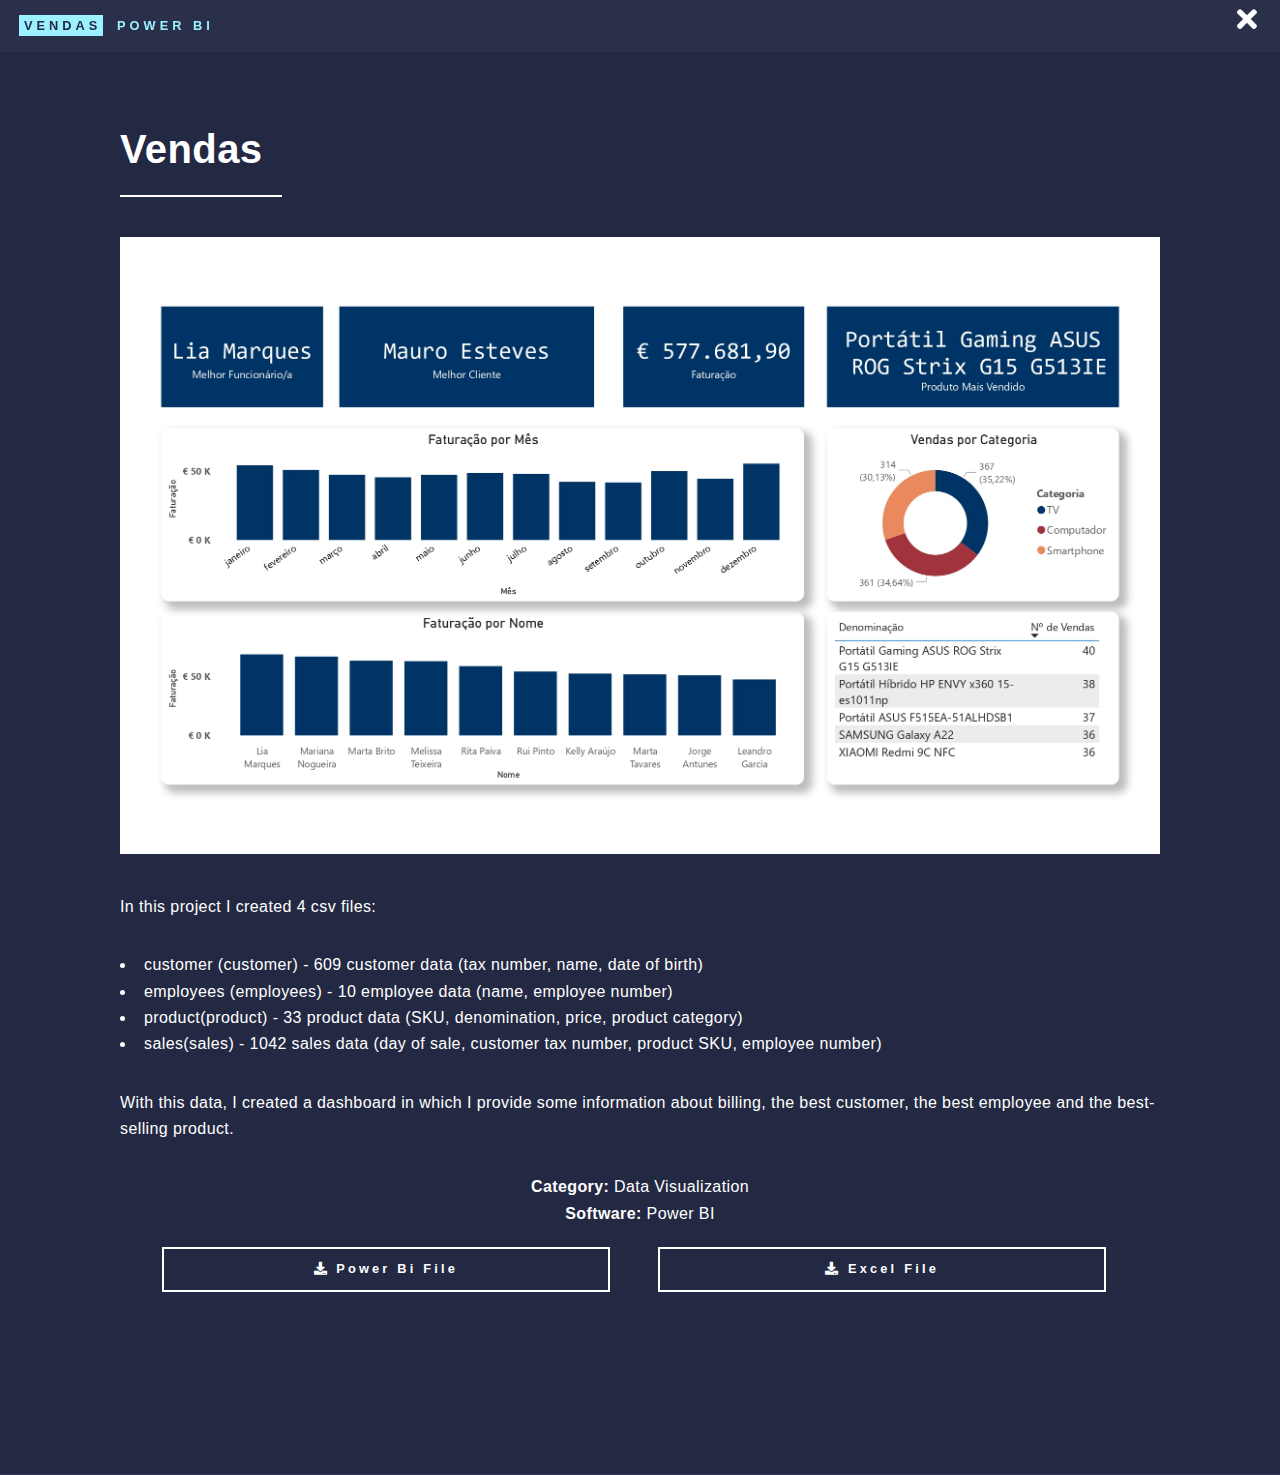
==== sales.html @ 68106b56 "basic" ====
<!DOCTYPE html>
<html lang="en">

<head>
    <meta charset="utf-8">
    <meta name="viewport" content="width=device-width, initial-scale=1.0, shrink-to-fit=no">
    <title>Tiago Martins - Data Analyst / Business Intelligence</title>
    <link rel="stylesheet" href="assets/bootstrap/css/bootstrap.min.css">
    <link rel="stylesheet" href="assets/css/Font%20Awesome%205%20Brands.css">
    <link rel="stylesheet" href="assets/css/Font%20Awesome%205%20Free.css">
    <link rel="stylesheet" href="assets/fonts/font-awesome.min.css">
    <link rel="stylesheet" href="assets/css/fontawesome-all.min.css">
    <link rel="stylesheet" href="assets/css/Footer-Basic.css">
    <link rel="stylesheet" href="assets/css/main.css">
    <link rel="stylesheet" href="assets/css/noscript.css">
    <link rel="stylesheet" href="assets/css/styles.css">
</head>

<body class="is-preload">
    <div id="wrapper">
        <header id="header"><a class="logo" href="index.html"><strong>vendas</strong><span style="margin-left: 10px;">power Bi</span></a>
            <nav><a class="d-xxl-flex align-items-xxl-center" href="index.html"><i class="fa fa-close" style="font-size: 28.9333px;margin-top: 5px;"></i></a></nav>
        </header>
        <div id="main" class="alt">
            <section id="one" style="padding-bottom: 150px;">
                <div class="inner">
                    <header class="major">
                        <h1>Vendas</h1>
                    </header><span class="image main"><img src="assets/img/portfolio/sales_portfolio.jpg"></span>
                    <p>In this project I created 4 csv files:<br></p>
                    <ul>
                        <li>customer (customer) - 609 customer data (tax number, name, date of birth)</li>
                        <li>employees (employees) - 10 employee data (name, employee number)</li>
                        <li>product(product) - 33 product data (SKU, denomination, price, product category)</li>
                        <li>sales(sales) - 1042 sales data (day of sale, customer tax number, product SKU, employee number)</li>
                    </ul>
                    <p>With this data, I created a dashboard in which I provide some information about billing, the best customer, the best employee and the best-selling product.<br></p>
                    <p class="text-center" style="margin-bottom: 0;"><strong>Category: </strong>Data Visualization<br></p>
                    <p class="text-center" style="margin-bottom: 0;"><strong>Software:</strong> Power BI<br></p>
                    <div class="row gap-md-2 gap-lg-5 justify-content-center">
                        <div class="col-md-12 col-lg-5 col-xxl-3 offset-0 d-xxl-flex justify-content-xxl-center" style="padding-left: 0px;margin-top: 20px;"><a class="text-capitalize button icon solid fa-download" href="https://drive.google.com/file/d/1gdM3O7uF2nw0OR7_uDxYNdx2dDQIe1oS/view?usp=sharing" style="width: 100%;">power bi file</a></div>
                        <div class="col-md-12 col-lg-5 col-xxl-3 d-xxl-flex justify-content-xxl-center" style="padding-left: 0px;margin-top: 20px;"><a class="text-capitalize button icon solid fa-download" href="https://drive.google.com/file/d/1bOAGUC3KyWT57wyuyn7dYliThKyMiSdW/view?usp=sharing" style="width: 100%;">excel file</a></div>
                    </div>
                </div>
            </section>
        </div>
    </div>
    <script src="assets/bootstrap/js/bootstrap.min.js"></script>
    <script src="assets/js/breakpoints.min.js"></script>
    <script src="assets/js/browser.min.js"></script>
    <script src="assets/js/jquery.min.js"></script>
    <script src="assets/js/jquery.scrollex.min.js"></script>
    <script src="assets/js/jquery.scrolly.min.js"></script>
    <script src="assets/js/main.js"></script>
    <script src="assets/js/util.js"></script>
</body>

</html>
---- assets/css/Footer-Basic.css ----
.footer-basic {
  padding: 40px 0;
  background-color: #ffffff;
  color: #4b4c4d;
}

.footer-basic ul {
  padding: 0;
  list-style: none;
  text-align: center;
  font-size: 18px;
  line-height: 1.6;
  margin-bottom: 0;
}

.footer-basic li {
  padding: 0 10px;
}

.footer-basic ul a {
  color: inherit;
  text-decoration: none;
  opacity: 0.8;
}

.footer-basic ul a:hover {
  opacity: 1;
}

.footer-basic .social {
  text-align: center;
  padding-bottom: 25px;
}

.footer-basic .social > a {
  font-size: 24px;
  width: 40px;
  height: 40px;
  line-height: 40px;
  display: inline-block;
  text-align: center;
  border-radius: 50%;
  border: 1px solid #ccc;
  margin: 0 8px;
  color: inherit;
  opacity: 0.75;
}

.footer-basic .social > a:hover {
  opacity: 0.9;
}

.footer-basic .copyright {
  margin-top: 15px;
  text-align: center;
  font-size: 13px;
  color: #aaa;
  margin-bottom: 0;
}
---- assets/css/main.css ----
/* Forty by HTML5 UP
	html5up.net | @ajlkn
	Free for personal and commercial use under the CCA 3.0 license (html5up.net/license) */

html, body, div, span, applet, object, iframe, h1, h2, h3, h4, h5, h6, p, blockquote, pre, a, abbr, acronym, address, big, cite, code, del, dfn, em, img, ins, kbd, q, s, samp, small, strike, strong, sub, sup, tt, var, b, u, i, center, dl, dt, dd, ol, ul, li, fieldset, form, label, legend, table, caption, tbody, tfoot, thead, tr, th, td, article, aside, canvas, details, embed, figure, figcaption, footer, header, hgroup, menu, nav, output, ruby, section, summary, time, mark, audio, video {
  margin: 0;
  padding: 0;
  border: 0;
  font-size: 100%;
  font: inherit;
  vertical-align: baseline;
}

article, aside, details, figcaption, figure, footer, header, hgroup, menu, nav, section {
  display: block;
}

body {
  line-height: 1;
}

ol, ul {
  list-style: none;
}

blockquote, q {
  quotes: none;
}

blockquote:before, blockquote:after, q:before, q:after {
  content: '';
  content: none;
}

table {
  border-collapse: collapse;
  border-spacing: 0;
}

body {
  -webkit-text-size-adjust: none;
}

mark {
  background-color: transparent;
  color: inherit;
}

input::-moz-focus-inner {
  border: 0;
  padding: 0;
}

input, select, textarea {
  -moz-appearance: none;
  -webkit-appearance: none;
  -ms-appearance: none;
  appearance: none;
}

/* Basic */

@-ms-viewport {
  width: device-width;
}

body {
  -ms-overflow-style: scrollbar;
}

@media screen and (max-width: 480px) {
  html, body {
    min-width: 320px;
  }
}

html {
  box-sizing: border-box;
}

*, *:before, *:after {
  box-sizing: inherit;
}

body {
  background: #242943;
}

body.is-preload *, body.is-preload *:before, body.is-preload *:after {
  -moz-animation: none !important;
  -webkit-animation: none !important;
  -ms-animation: none !important;
  animation: none !important;
  -moz-transition: none !important;
  -webkit-transition: none !important;
  -ms-transition: none !important;
  transition: none !important;
}

/* Type */

body, input, select, textarea {
  color: #ffffff;
  font-family: "Source Sans Pro", Helvetica, sans-serif;
  font-size: 17pt;
  font-weight: 300;
  letter-spacing: 0.025em;
  line-height: 1.65;
}

@media screen and (max-width: 1680px) {
  body, input, select, textarea {
    font-size: 14pt;
  }
}

@media screen and (max-width: 1280px) {
  body, input, select, textarea {
    font-size: 12pt;
  }
}

@media screen and (max-width: 360px) {
  body, input, select, textarea {
    font-size: 11pt;
  }
}

a {
  -moz-transition: color 0.2s ease-in-out, border-bottom-color 0.2s ease-in-out;
  -webkit-transition: color 0.2s ease-in-out, border-bottom-color 0.2s ease-in-out;
  -ms-transition: color 0.2s ease-in-out, border-bottom-color 0.2s ease-in-out;
  transition: color 0.2s ease-in-out, border-bottom-color 0.2s ease-in-out;
  border-bottom: dotted 1px;
  color: inherit;
  text-decoration: none;
}

a:hover {
  border-bottom-color: transparent;
  color: #9bf1ff !important;
}

a:active {
  color: #53e3fb !important;
}

strong, b {
  color: #ffffff;
  font-weight: 600;
}

em, i {
  font-style: italic;
}

p {
  margin: 0 0 2em 0;
}

h1, h2, h3, h4, h5, h6 {
  color: #ffffff;
  font-weight: 600;
  line-height: 1.65;
  margin: 0 0 1em 0;
}

h1 a, h2 a, h3 a, h4 a, h5 a, h6 a {
  color: inherit;
  border-bottom: 0;
}

h1 {
  font-size: 2.5em;
}

h2 {
  font-size: 1.75em;
}

h3 {
  font-size: 1.35em;
}

h4 {
  font-size: 1.1em;
}

h5 {
  font-size: 0.9em;
}

h6 {
  font-size: 0.7em;
}

@media screen and (max-width: 736px) {
  h1 {
    font-size: 2em;
  }
}

@media screen and (max-width: 736px) {
  h2 {
    font-size: 1.5em;
  }
}

@media screen and (max-width: 736px) {
  h3 {
    font-size: 1.25em;
  }
}

sub {
  font-size: 0.8em;
  position: relative;
  top: 0.5em;
}

sup {
  font-size: 0.8em;
  position: relative;
  top: -0.5em;
}

blockquote {
  border-left: solid 4px rgba(212, 212, 255, 0.1);
  font-style: italic;
  margin: 0 0 2em 0;
  padding: 0.5em 0 0.5em 2em;
}

code {
  background: rgba(212, 212, 255, 0.035);
  font-family: "Courier New", monospace;
  font-size: 0.9em;
  margin: 0 0.25em;
  padding: 0.25em 0.65em;
}

pre {
  -webkit-overflow-scrolling: touch;
  font-family: "Courier New", monospace;
  font-size: 0.9em;
  margin: 0 0 2em 0;
}

pre code {
  display: block;
  line-height: 1.75;
  padding: 1em 1.5em;
  overflow-x: auto;
}

hr {
  border: 0;
  border-bottom: solid 1px rgba(212, 212, 255, 0.1);
  margin: 2em 0;
}

hr.major {
  margin: 3em 0;
}

.align-left {
  text-align: left;
}

.align-center {
  text-align: center;
}

.align-right {
  text-align: right;
}

/* Row */

.row {
  display: flex;
  flex-wrap: wrap;
  box-sizing: border-box;
  align-items: stretch;
}

.row > * {
  box-sizing: border-box;
}

.row.gtr-uniform > * > :last-child {
  margin-bottom: 0;
}

.row.aln-left {
  justify-content: flex-start;
}

.row.aln-center {
  justify-content: center;
}

.row.aln-right {
  justify-content: flex-end;
}

.row.aln-top {
  align-items: flex-start;
}

.row.aln-middle {
  align-items: center;
}

.row.aln-bottom {
  align-items: flex-end;
}

.row > .imp {
  order: -1;
}

.row > .col-1 {
  width: 8.33333%;
}

.row > .off-1 {
  margin-left: 8.33333%;
}

.row > .col-2 {
  width: 16.66667%;
}

.row > .off-2 {
  margin-left: 16.66667%;
}

.row > .col-3 {
  width: 25%;
}

.row > .off-3 {
  margin-left: 25%;
}

.row > .col-4 {
  width: 33.33333%;
}

.row > .off-4 {
  margin-left: 33.33333%;
}

.row > .col-5 {
  width: 41.66667%;
}

.row > .off-5 {
  margin-left: 41.66667%;
}

.row > .col-6 {
  width: 50%;
}

.row > .off-6 {
  margin-left: 50%;
}

.row > .col-7 {
  width: 58.33333%;
}

.row > .off-7 {
  margin-left: 58.33333%;
}

.row > .col-8 {
  width: 66.66667%;
}

.row > .off-8 {
  margin-left: 66.66667%;
}

.row > .col-9 {
  width: 75%;
}

.row > .off-9 {
  margin-left: 75%;
}

.row > .col-10 {
  width: 83.33333%;
}

.row > .off-10 {
  margin-left: 83.33333%;
}

.row > .col-11 {
  width: 91.66667%;
}

.row > .off-11 {
  margin-left: 91.66667%;
}

.row > .col-12 {
  width: 100%;
}

.row > .off-12 {
  margin-left: 100%;
}

.row.gtr-0 {
  margin-top: 0;
  margin-left: 0em;
}

.row.gtr-0 > * {
  padding: 0 0 0 0em;
}

.row.gtr-0.gtr-uniform {
  margin-top: 0em;
}

.row.gtr-0.gtr-uniform > * {
  padding-top: 0em;
}

.row.gtr-25 {
  margin-top: 0;
  margin-left: -0.5em;
}

.row.gtr-25 > * {
  padding: 0 0 0 0.5em;
}

.row.gtr-25.gtr-uniform {
  margin-top: -0.5em;
}

.row.gtr-25.gtr-uniform > * {
  padding-top: 0.5em;
}

.row.gtr-50 {
  margin-top: 0;
  margin-left: -1em;
}

.row.gtr-50 > * {
  padding: 0 0 0 1em;
}

.row.gtr-50.gtr-uniform {
  margin-top: -1em;
}

.row.gtr-50.gtr-uniform > * {
  padding-top: 1em;
}

.row {
  margin-top: 0;
  margin-left: -2em;
}

.row > * {
  padding: 0 0 0 2em;
}

.row.gtr-uniform {
  margin-top: -2em;
}

.row.gtr-uniform > * {
  padding-top: 2em;
}

.row.gtr-150 {
  margin-top: 0;
  margin-left: -3em;
}

.row.gtr-150 > * {
  padding: 0 0 0 3em;
}

.row.gtr-150.gtr-uniform {
  margin-top: -3em;
}

.row.gtr-150.gtr-uniform > * {
  padding-top: 3em;
}

.row.gtr-200 {
  margin-top: 0;
  margin-left: -4em;
}

.row.gtr-200 > * {
  padding: 0 0 0 4em;
}

.row.gtr-200.gtr-uniform {
  margin-top: -4em;
}

.row.gtr-200.gtr-uniform > * {
  padding-top: 4em;
}

@media screen and (max-width: 1680px) {
  .row {
    display: flex;
    flex-wrap: wrap;
    box-sizing: border-box;
    align-items: stretch;
  }
}

@media screen and (max-width: 1680px) {
  .row > * {
    box-sizing: border-box;
  }
}

@media screen and (max-width: 1680px) {
  .row.gtr-uniform > * > :last-child {
    margin-bottom: 0;
  }
}

@media screen and (max-width: 1680px) {
  .row.aln-left {
    justify-content: flex-start;
  }
}

@media screen and (max-width: 1680px) {
  .row.aln-center {
    justify-content: center;
  }
}

@media screen and (max-width: 1680px) {
  .row.aln-right {
    justify-content: flex-end;
  }
}

@media screen and (max-width: 1680px) {
  .row.aln-top {
    align-items: flex-start;
  }
}

@media screen and (max-width: 1680px) {
  .row.aln-middle {
    align-items: center;
  }
}

@media screen and (max-width: 1680px) {
  .row.aln-bottom {
    align-items: flex-end;
  }
}

@media screen and (max-width: 1680px) {
  .row > .imp-xlarge {
    order: -1;
  }
}

@media screen and (max-width: 1680px) {
  .row > .col-1-xlarge {
    width: 8.33333%;
  }
}

@media screen and (max-width: 1680px) {
  .row > .off-1-xlarge {
    margin-left: 8.33333%;
  }
}

@media screen and (max-width: 1680px) {
  .row > .col-2-xlarge {
    width: 16.66667%;
  }
}

@media screen and (max-width: 1680px) {
  .row > .off-2-xlarge {
    margin-left: 16.66667%;
  }
}

@media screen and (max-width: 1680px) {
  .row > .col-3-xlarge {
    width: 25%;
  }
}

@media screen and (max-width: 1680px) {
  .row > .off-3-xlarge {
    margin-left: 25%;
  }
}

@media screen and (max-width: 1680px) {
  .row > .col-4-xlarge {
    width: 33.33333%;
  }
}

@media screen and (max-width: 1680px) {
  .row > .off-4-xlarge {
    margin-left: 33.33333%;
  }
}

@media screen and (max-width: 1680px) {
  .row > .col-5-xlarge {
    width: 41.66667%;
  }
}

@media screen and (max-width: 1680px) {
  .row > .off-5-xlarge {
    margin-left: 41.66667%;
  }
}

@media screen and (max-width: 1680px) {
  .row > .col-6-xlarge {
    width: 50%;
  }
}

@media screen and (max-width: 1680px) {
  .row > .off-6-xlarge {
    margin-left: 50%;
  }
}

@media screen and (max-width: 1680px) {
  .row > .col-7-xlarge {
    width: 58.33333%;
  }
}

@media screen and (max-width: 1680px) {
  .row > .off-7-xlarge {
    margin-left: 58.33333%;
  }
}

@media screen and (max-width: 1680px) {
  .row > .col-8-xlarge {
    width: 66.66667%;
  }
}

@media screen and (max-width: 1680px) {
  .row > .off-8-xlarge {
    margin-left: 66.66667%;
  }
}

@media screen and (max-width: 1680px) {
  .row > .col-9-xlarge {
    width: 75%;
  }
}

@media screen and (max-width: 1680px) {
  .row > .off-9-xlarge {
    margin-left: 75%;
  }
}

@media screen and (max-width: 1680px) {
  .row > .col-10-xlarge {
    width: 83.33333%;
  }
}

@media screen and (max-width: 1680px) {
  .row > .off-10-xlarge {
    margin-left: 83.33333%;
  }
}

@media screen and (max-width: 1680px) {
  .row > .col-11-xlarge {
    width: 91.66667%;
  }
}

@media screen and (max-width: 1680px) {
  .row > .off-11-xlarge {
    margin-left: 91.66667%;
  }
}

@media screen and (max-width: 1680px) {
  .row > .col-12-xlarge {
    width: 100%;
  }
}

@media screen and (max-width: 1680px) {
  .row > .off-12-xlarge {
    margin-left: 100%;
  }
}

@media screen and (max-width: 1680px) {
  .row.gtr-0 {
    margin-top: 0;
    margin-left: 0em;
  }
}

@media screen and (max-width: 1680px) {
  .row.gtr-0 > * {
    padding: 0 0 0 0em;
  }
}

@media screen and (max-width: 1680px) {
  .row.gtr-0.gtr-uniform {
    margin-top: 0em;
  }
}

@media screen and (max-width: 1680px) {
  .row.gtr-0.gtr-uniform > * {
    padding-top: 0em;
  }
}

@media screen and (max-width: 1680px) {
  .row.gtr-25 {
    margin-top: 0;
    margin-left: -0.5em;
  }
}

@media screen and (max-width: 1680px) {
  .row.gtr-25 > * {
    padding: 0 0 0 0.5em;
  }
}

@media screen and (max-width: 1680px) {
  .row.gtr-25.gtr-uniform {
    margin-top: -0.5em;
  }
}

@media screen and (max-width: 1680px) {
  .row.gtr-25.gtr-uniform > * {
    padding-top: 0.5em;
  }
}

@media screen and (max-width: 1680px) {
  .row.gtr-50 {
    margin-top: 0;
    margin-left: -1em;
  }
}

@media screen and (max-width: 1680px) {
  .row.gtr-50 > * {
    padding: 0 0 0 1em;
  }
}

@media screen and (max-width: 1680px) {
  .row.gtr-50.gtr-uniform {
    margin-top: -1em;
  }
}

@media screen and (max-width: 1680px) {
  .row.gtr-50.gtr-uniform > * {
    padding-top: 1em;
  }
}

@media screen and (max-width: 1680px) {
  .row {
    margin-top: 0;
    margin-left: -2em;
  }
}

@media screen and (max-width: 1680px) {
  .row > * {
    padding: 0 0 0 2em;
  }
}

@media screen and (max-width: 1680px) {
  .row.gtr-uniform {
    margin-top: -2em;
  }
}

@media screen and (max-width: 1680px) {
  .row.gtr-uniform > * {
    padding-top: 2em;
  }
}

@media screen and (max-width: 1680px) {
  .row.gtr-150 {
    margin-top: 0;
    margin-left: -3em;
  }
}

@media screen and (max-width: 1680px) {
  .row.gtr-150 > * {
    padding: 0 0 0 3em;
  }
}

@media screen and (max-width: 1680px) {
  .row.gtr-150.gtr-uniform {
    margin-top: -3em;
  }
}

@media screen and (max-width: 1680px) {
  .row.gtr-150.gtr-uniform > * {
    padding-top: 3em;
  }
}

@media screen and (max-width: 1680px) {
  .row.gtr-200 {
    margin-top: 0;
    margin-left: -4em;
  }
}

@media screen and (max-width: 1680px) {
  .row.gtr-200 > * {
    padding: 0 0 0 4em;
  }
}

@media screen and (max-width: 1680px) {
  .row.gtr-200.gtr-uniform {
    margin-top: -4em;
  }
}

@media screen and (max-width: 1680px) {
  .row.gtr-200.gtr-uniform > * {
    padding-top: 4em;
  }
}

@media screen and (max-width: 1280px) {
  .row {
    display: flex;
    flex-wrap: wrap;
    box-sizing: border-box;
    align-items: stretch;
  }
}

@media screen and (max-width: 1280px) {
  .row > * {
    box-sizing: border-box;
  }
}

@media screen and (max-width: 1280px) {
  .row.gtr-uniform > * > :last-child {
    margin-bottom: 0;
  }
}

@media screen and (max-width: 1280px) {
  .row.aln-left {
    justify-content: flex-start;
  }
}

@media screen and (max-width: 1280px) {
  .row.aln-center {
    justify-content: center;
  }
}

@media screen and (max-width: 1280px) {
  .row.aln-right {
    justify-content: flex-end;
  }
}

@media screen and (max-width: 1280px) {
  .row.aln-top {
    align-items: flex-start;
  }
}

@media screen and (max-width: 1280px) {
  .row.aln-middle {
    align-items: center;
  }
}

@media screen and (max-width: 1280px) {
  .row.aln-bottom {
    align-items: flex-end;
  }
}

@media screen and (max-width: 1280px) {
  .row > .imp-large {
    order: -1;
  }
}

@media screen and (max-width: 1280px) {
  .row > .col-1-large {
    width: 8.33333%;
  }
}

@media screen and (max-width: 1280px) {
  .row > .off-1-large {
    margin-left: 8.33333%;
  }
}

@media screen and (max-width: 1280px) {
  .row > .col-2-large {
    width: 16.66667%;
  }
}

@media screen and (max-width: 1280px) {
  .row > .off-2-large {
    margin-left: 16.66667%;
  }
}

@media screen and (max-width: 1280px) {
  .row > .col-3-large {
    width: 25%;
  }
}

@media screen and (max-width: 1280px) {
  .row > .off-3-large {
    margin-left: 25%;
  }
}

@media screen and (max-width: 1280px) {
  .row > .col-4-large {
    width: 33.33333%;
  }
}

@media screen and (max-width: 1280px) {
  .row > .off-4-large {
    margin-left: 33.33333%;
  }
}

@media screen and (max-width: 1280px) {
  .row > .col-5-large {
    width: 41.66667%;
  }
}

@media screen and (max-width: 1280px) {
  .row > .off-5-large {
    margin-left: 41.66667%;
  }
}

@media screen and (max-width: 1280px) {
  .row > .col-6-large {
    width: 50%;
  }
}

@media screen and (max-width: 1280px) {
  .row > .off-6-large {
    margin-left: 50%;
  }
}

@media screen and (max-width: 1280px) {
  .row > .col-7-large {
    width: 58.33333%;
  }
}

@media screen and (max-width: 1280px) {
  .row > .off-7-large {
    margin-left: 58.33333%;
  }
}

@media screen and (max-width: 1280px) {
  .row > .col-8-large {
    width: 66.66667%;
  }
}

@media screen and (max-width: 1280px) {
  .row > .off-8-large {
    margin-left: 66.66667%;
  }
}

@media screen and (max-width: 1280px) {
  .row > .col-9-large {
    width: 75%;
  }
}

@media screen and (max-width: 1280px) {
  .row > .off-9-large {
    margin-left: 75%;
  }
}

@media screen and (max-width: 1280px) {
  .row > .col-10-large {
    width: 83.33333%;
  }
}

@media screen and (max-width: 1280px) {
  .row > .off-10-large {
    margin-left: 83.33333%;
  }
}

@media screen and (max-width: 1280px) {
  .row > .col-11-large {
    width: 91.66667%;
  }
}

@media screen and (max-width: 1280px) {
  .row > .off-11-large {
    margin-left: 91.66667%;
  }
}

@media screen and (max-width: 1280px) {
  .row > .col-12-large {
    width: 100%;
  }
}

@media screen and (max-width: 1280px) {
  .row > .off-12-large {
    margin-left: 100%;
  }
}

@media screen and (max-width: 1280px) {
  .row.gtr-0 {
    margin-top: 0;
    margin-left: 0em;
  }
}

@media screen and (max-width: 1280px) {
  .row.gtr-0 > * {
    padding: 0 0 0 0em;
  }
}

@media screen and (max-width: 1280px) {
  .row.gtr-0.gtr-uniform {
    margin-top: 0em;
  }
}

@media screen and (max-width: 1280px) {
  .row.gtr-0.gtr-uniform > * {
    padding-top: 0em;
  }
}

@media screen and (max-width: 1280px) {
  .row.gtr-25 {
    margin-top: 0;
    margin-left: -0.375em;
  }
}

@media screen and (max-width: 1280px) {
  .row.gtr-25 > * {
    padding: 0 0 0 0.375em;
  }
}

@media screen and (max-width: 1280px) {
  .row.gtr-25.gtr-uniform {
    margin-top: -0.375em;
  }
}

@media screen and (max-width: 1280px) {
  .row.gtr-25.gtr-uniform > * {
    padding-top: 0.375em;
  }
}

@media screen and (max-width: 1280px) {
  .row.gtr-50 {
    margin-top: 0;
    margin-left: -0.75em;
  }
}

@media screen and (max-width: 1280px) {
  .row.gtr-50 > * {
    padding: 0 0 0 0.75em;
  }
}

@media screen and (max-width: 1280px) {
  .row.gtr-50.gtr-uniform {
    margin-top: -0.75em;
  }
}

@media screen and (max-width: 1280px) {
  .row.gtr-50.gtr-uniform > * {
    padding-top: 0.75em;
  }
}

@media screen and (max-width: 1280px) {
  .row {
    margin-top: 0;
    margin-left: -1.5em;
  }
}

@media screen and (max-width: 1280px) {
  .row > * {
    padding: 0 0 0 1.5em;
  }
}

@media screen and (max-width: 1280px) {
  .row.gtr-uniform {
    margin-top: -1.5em;
  }
}

@media screen and (max-width: 1280px) {
  .row.gtr-uniform > * {
    padding-top: 1.5em;
  }
}

@media screen and (max-width: 1280px) {
  .row.gtr-150 {
    margin-top: 0;
    margin-left: -2.25em;
  }
}

@media screen and (max-width: 1280px) {
  .row.gtr-150 > * {
    padding: 0 0 0 2.25em;
  }
}

@media screen and (max-width: 1280px) {
  .row.gtr-150.gtr-uniform {
    margin-top: -2.25em;
  }
}

@media screen and (max-width: 1280px) {
  .row.gtr-150.gtr-uniform > * {
    padding-top: 2.25em;
  }
}

@media screen and (max-width: 1280px) {
  .row.gtr-200 {
    margin-top: 0;
    margin-left: -3em;
  }
}

@media screen and (max-width: 1280px) {
  .row.gtr-200 > * {
    padding: 0 0 0 3em;
  }
}

@media screen and (max-width: 1280px) {
  .row.gtr-200.gtr-uniform {
    margin-top: -3em;
  }
}

@media screen and (max-width: 1280px) {
  .row.gtr-200.gtr-uniform > * {
    padding-top: 3em;
  }
}

@media screen and (max-width: 980px) {
  .row {
    display: flex;
    flex-wrap: wrap;
    box-sizing: border-box;
    align-items: stretch;
  }
}

@media screen and (max-width: 980px) {
  .row > * {
    box-sizing: border-box;
  }
}

@media screen and (max-width: 980px) {
  .row.gtr-uniform > * > :last-child {
    margin-bottom: 0;
  }
}

@media screen and (max-width: 980px) {
  .row.aln-left {
    justify-content: flex-start;
  }
}

@media screen and (max-width: 980px) {
  .row.aln-center {
    justify-content: center;
  }
}

@media screen and (max-width: 980px) {
  .row.aln-right {
    justify-content: flex-end;
  }
}

@media screen and (max-width: 980px) {
  .row.aln-top {
    align-items: flex-start;
  }
}

@media screen and (max-width: 980px) {
  .row.aln-middle {
    align-items: center;
  }
}

@media screen and (max-width: 980px) {
  .row.aln-bottom {
    align-items: flex-end;
  }
}

@media screen and (max-width: 980px) {
  .row > .imp-medium {
    order: -1;
  }
}

@media screen and (max-width: 980px) {
  .row > .col-1-medium {
    width: 8.33333%;
  }
}

@media screen and (max-width: 980px) {
  .row > .off-1-medium {
    margin-left: 8.33333%;
  }
}

@media screen and (max-width: 980px) {
  .row > .col-2-medium {
    width: 16.66667%;
  }
}

@media screen and (max-width: 980px) {
  .row > .off-2-medium {
    margin-left: 16.66667%;
  }
}

@media screen and (max-width: 980px) {
  .row > .col-3-medium {
    width: 25%;
  }
}

@media screen and (max-width: 980px) {
  .row > .off-3-medium {
    margin-left: 25%;
  }
}

@media screen and (max-width: 980px) {
  .row > .col-4-medium {
    width: 33.33333%;
  }
}

@media screen and (max-width: 980px) {
  .row > .off-4-medium {
    margin-left: 33.33333%;
  }
}

@media screen and (max-width: 980px) {
  .row > .col-5-medium {
    width: 41.66667%;
  }
}

@media screen and (max-width: 980px) {
  .row > .off-5-medium {
    margin-left: 41.66667%;
  }
}

@media screen and (max-width: 980px) {
  .row > .col-6-medium {
    width: 50%;
  }
}

@media screen and (max-width: 980px) {
  .row > .off-6-medium {
    margin-left: 50%;
  }
}

@media screen and (max-width: 980px) {
  .row > .col-7-medium {
    width: 58.33333%;
  }
}

@media screen and (max-width: 980px) {
  .row > .off-7-medium {
    margin-left: 58.33333%;
  }
}

@media screen and (max-width: 980px) {
  .row > .col-8-medium {
    width: 66.66667%;
  }
}

@media screen and (max-width: 980px) {
  .row > .off-8-medium {
    margin-left: 66.66667%;
  }
}

@media screen and (max-width: 980px) {
  .row > .col-9-medium {
    width: 75%;
  }
}

@media screen and (max-width: 980px) {
  .row > .off-9-medium {
    margin-left: 75%;
  }
}

@media screen and (max-width: 980px) {
  .row > .col-10-medium {
    width: 83.33333%;
  }
}

@media screen and (max-width: 980px) {
  .row > .off-10-medium {
    margin-left: 83.33333%;
  }
}

@media screen and (max-width: 980px) {
  .row > .col-11-medium {
    width: 91.66667%;
  }
}

@media screen and (max-width: 980px) {
  .row > .off-11-medium {
    margin-left: 91.66667%;
  }
}

@media screen and (max-width: 980px) {
  .row > .col-12-medium {
    width: 100%;
  }
}

@media screen and (max-width: 980px) {
  .row > .off-12-medium {
    margin-left: 100%;
  }
}

@media screen and (max-width: 980px) {
  .row.gtr-0 {
    margin-top: 0;
    margin-left: 0em;
  }
}

@media screen and (max-width: 980px) {
  .row.gtr-0 > * {
    padding: 0 0 0 0em;
  }
}

@media screen and (max-width: 980px) {
  .row.gtr-0.gtr-uniform {
    margin-top: 0em;
  }
}

@media screen and (max-width: 980px) {
  .row.gtr-0.gtr-uniform > * {
    padding-top: 0em;
  }
}

@media screen and (max-width: 980px) {
  .row.gtr-25 {
    margin-top: 0;
    margin-left: -0.375em;
  }
}

@media screen and (max-width: 980px) {
  .row.gtr-25 > * {
    padding: 0 0 0 0.375em;
  }
}

@media screen and (max-width: 980px) {
  .row.gtr-25.gtr-uniform {
    margin-top: -0.375em;
  }
}

@media screen and (max-width: 980px) {
  .row.gtr-25.gtr-uniform > * {
    padding-top: 0.375em;
  }
}

@media screen and (max-width: 980px) {
  .row.gtr-50 {
    margin-top: 0;
    margin-left: -0.75em;
  }
}

@media screen and (max-width: 980px) {
  .row.gtr-50 > * {
    padding: 0 0 0 0.75em;
  }
}

@media screen and (max-width: 980px) {
  .row.gtr-50.gtr-uniform {
    margin-top: -0.75em;
  }
}

@media screen and (max-width: 980px) {
  .row.gtr-50.gtr-uniform > * {
    padding-top: 0.75em;
  }
}

@media screen and (max-width: 980px) {
  .row {
    margin-top: 0;
    margin-left: -1.5em;
  }
}

@media screen and (max-width: 980px) {
  .row > * {
    padding: 0 0 0 1.5em;
  }
}

@media screen and (max-width: 980px) {
  .row.gtr-uniform {
    margin-top: -1.5em;
  }
}

@media screen and (max-width: 980px) {
  .row.gtr-uniform > * {
    padding-top: 1.5em;
  }
}

@media screen and (max-width: 980px) {
  .row.gtr-150 {
    margin-top: 0;
    margin-left: -2.25em;
  }
}

@media screen and (max-width: 980px) {
  .row.gtr-150 > * {
    padding: 0 0 0 2.25em;
  }
}

@media screen and (max-width: 980px) {
  .row.gtr-150.gtr-uniform {
    margin-top: -2.25em;
  }
}

@media screen and (max-width: 980px) {
  .row.gtr-150.gtr-uniform > * {
    padding-top: 2.25em;
  }
}

@media screen and (max-width: 980px) {
  .row.gtr-200 {
    margin-top: 0;
    margin-left: -3em;
  }
}

@media screen and (max-width: 980px) {
  .row.gtr-200 > * {
    padding: 0 0 0 3em;
  }
}

@media screen and (max-width: 980px) {
  .row.gtr-200.gtr-uniform {
    margin-top: -3em;
  }
}

@media screen and (max-width: 980px) {
  .row.gtr-200.gtr-uniform > * {
    padding-top: 3em;
  }
}

@media screen and (max-width: 736px) {
  .row {
    display: flex;
    flex-wrap: wrap;
    box-sizing: border-box;
    align-items: stretch;
  }
}

@media screen and (max-width: 736px) {
  .row > * {
    box-sizing: border-box;
  }
}

@media screen and (max-width: 736px) {
  .row.gtr-uniform > * > :last-child {
    margin-bottom: 0;
  }
}

@media screen and (max-width: 736px) {
  .row.aln-left {
    justify-content: flex-start;
  }
}

@media screen and (max-width: 736px) {
  .row.aln-center {
    justify-content: center;
  }
}

@media screen and (max-width: 736px) {
  .row.aln-right {
    justify-content: flex-end;
  }
}

@media screen and (max-width: 736px) {
  .row.aln-top {
    align-items: flex-start;
  }
}

@media screen and (max-width: 736px) {
  .row.aln-middle {
    align-items: center;
  }
}

@media screen and (max-width: 736px) {
  .row.aln-bottom {
    align-items: flex-end;
  }
}

@media screen and (max-width: 736px) {
  .row > .imp-small {
    order: -1;
  }
}

@media screen and (max-width: 736px) {
  .row > .col-1-small {
    width: 8.33333%;
  }
}

@media screen and (max-width: 736px) {
  .row > .off-1-small {
    margin-left: 8.33333%;
  }
}

@media screen and (max-width: 736px) {
  .row > .col-2-small {
    width: 16.66667%;
  }
}

@media screen and (max-width: 736px) {
  .row > .off-2-small {
    margin-left: 16.66667%;
  }
}

@media screen and (max-width: 736px) {
  .row > .col-3-small {
    width: 25%;
  }
}

@media screen and (max-width: 736px) {
  .row > .off-3-small {
    margin-left: 25%;
  }
}

@media screen and (max-width: 736px) {
  .row > .col-4-small {
    width: 33.33333%;
  }
}

@media screen and (max-width: 736px) {
  .row > .off-4-small {
    margin-left: 33.33333%;
  }
}

@media screen and (max-width: 736px) {
  .row > .col-5-small {
    width: 41.66667%;
  }
}

@media screen and (max-width: 736px) {
  .row > .off-5-small {
    margin-left: 41.66667%;
  }
}

@media screen and (max-width: 736px) {
  .row > .col-6-small {
    width: 50%;
  }
}

@media screen and (max-width: 736px) {
  .row > .off-6-small {
    margin-left: 50%;
  }
}

@media screen and (max-width: 736px) {
  .row > .col-7-small {
    width: 58.33333%;
  }
}

@media screen and (max-width: 736px) {
  .row > .off-7-small {
    margin-left: 58.33333%;
  }
}

@media screen and (max-width: 736px) {
  .row > .col-8-small {
    width: 66.66667%;
  }
}

@media screen and (max-width: 736px) {
  .row > .off-8-small {
    margin-left: 66.66667%;
  }
}

@media screen and (max-width: 736px) {
  .row > .col-9-small {
    width: 75%;
  }
}

@media screen and (max-width: 736px) {
  .row > .off-9-small {
    margin-left: 75%;
  }
}

@media screen and (max-width: 736px) {
  .row > .col-10-small {
    width: 83.33333%;
  }
}

@media screen and (max-width: 736px) {
  .row > .off-10-small {
    margin-left: 83.33333%;
  }
}

@media screen and (max-width: 736px) {
  .row > .col-11-small {
    width: 91.66667%;
  }
}

@media screen and (max-width: 736px) {
  .row > .off-11-small {
    margin-left: 91.66667%;
  }
}

@media screen and (max-width: 736px) {
  .row > .col-12-small {
    width: 100%;
  }
}

@media screen and (max-width: 736px) {
  .row > .off-12-small {
    margin-left: 100%;
  }
}

@media screen and (max-width: 736px) {
  .row.gtr-0 {
    margin-top: 0;
    margin-left: 0em;
  }
}

@media screen and (max-width: 736px) {
  .row.gtr-0 > * {
    padding: 0 0 0 0em;
  }
}

@media screen and (max-width: 736px) {
  .row.gtr-0.gtr-uniform {
    margin-top: 0em;
  }
}

@media screen and (max-width: 736px) {
  .row.gtr-0.gtr-uniform > * {
    padding-top: 0em;
  }
}

@media screen and (max-width: 736px) {
  .row.gtr-25 {
    margin-top: 0;
    margin-left: -0.3125em;
  }
}

@media screen and (max-width: 736px) {
  .row.gtr-25 > * {
    padding: 0 0 0 0.3125em;
  }
}

@media screen and (max-width: 736px) {
  .row.gtr-25.gtr-uniform {
    margin-top: -0.3125em;
  }
}

@media screen and (max-width: 736px) {
  .row.gtr-25.gtr-uniform > * {
    padding-top: 0.3125em;
  }
}

@media screen and (max-width: 736px) {
  .row.gtr-50 {
    margin-top: 0;
    margin-left: -0.625em;
  }
}

@media screen and (max-width: 736px) {
  .row.gtr-50 > * {
    padding: 0 0 0 0.625em;
  }
}

@media screen and (max-width: 736px) {
  .row.gtr-50.gtr-uniform {
    margin-top: -0.625em;
  }
}

@media screen and (max-width: 736px) {
  .row.gtr-50.gtr-uniform > * {
    padding-top: 0.625em;
  }
}

@media screen and (max-width: 736px) {
  .row {
    margin-top: 0;
    margin-left: -1.25em;
  }
}

@media screen and (max-width: 736px) {
  .row > * {
    padding: 0 0 0 1.25em;
  }
}

@media screen and (max-width: 736px) {
  .row.gtr-uniform {
    margin-top: -1.25em;
  }
}

@media screen and (max-width: 736px) {
  .row.gtr-uniform > * {
    padding-top: 1.25em;
  }
}

@media screen and (max-width: 736px) {
  .row.gtr-150 {
    margin-top: 0;
    margin-left: -1.875em;
  }
}

@media screen and (max-width: 736px) {
  .row.gtr-150 > * {
    padding: 0 0 0 1.875em;
  }
}

@media screen and (max-width: 736px) {
  .row.gtr-150.gtr-uniform {
    margin-top: -1.875em;
  }
}

@media screen and (max-width: 736px) {
  .row.gtr-150.gtr-uniform > * {
    padding-top: 1.875em;
  }
}

@media screen and (max-width: 736px) {
  .row.gtr-200 {
    margin-top: 0;
    margin-left: -2.5em;
  }
}

@media screen and (max-width: 736px) {
  .row.gtr-200 > * {
    padding: 0 0 0 2.5em;
  }
}

@media screen and (max-width: 736px) {
  .row.gtr-200.gtr-uniform {
    margin-top: -2.5em;
  }
}

@media screen and (max-width: 736px) {
  .row.gtr-200.gtr-uniform > * {
    padding-top: 2.5em;
  }
}

@media screen and (max-width: 480px) {
  .row {
    display: flex;
    flex-wrap: wrap;
    box-sizing: border-box;
    align-items: stretch;
  }
}

@media screen and (max-width: 480px) {
  .row > * {
    box-sizing: border-box;
  }
}

@media screen and (max-width: 480px) {
  .row.gtr-uniform > * > :last-child {
    margin-bottom: 0;
  }
}

@media screen and (max-width: 480px) {
  .row.aln-left {
    justify-content: flex-start;
  }
}

@media screen and (max-width: 480px) {
  .row.aln-center {
    justify-content: center;
  }
}

@media screen and (max-width: 480px) {
  .row.aln-right {
    justify-content: flex-end;
  }
}

@media screen and (max-width: 480px) {
  .row.aln-top {
    align-items: flex-start;
  }
}

@media screen and (max-width: 480px) {
  .row.aln-middle {
    align-items: center;
  }
}

@media screen and (max-width: 480px) {
  .row.aln-bottom {
    align-items: flex-end;
  }
}

@media screen and (max-width: 480px) {
  .row > .imp-xsmall {
    order: -1;
  }
}

@media screen and (max-width: 480px) {
  .row > .col-1-xsmall {
    width: 8.33333%;
  }
}

@media screen and (max-width: 480px) {
  .row > .off-1-xsmall {
    margin-left: 8.33333%;
  }
}

@media screen and (max-width: 480px) {
  .row > .col-2-xsmall {
    width: 16.66667%;
  }
}

@media screen and (max-width: 480px) {
  .row > .off-2-xsmall {
    margin-left: 16.66667%;
  }
}

@media screen and (max-width: 480px) {
  .row > .col-3-xsmall {
    width: 25%;
  }
}

@media screen and (max-width: 480px) {
  .row > .off-3-xsmall {
    margin-left: 25%;
  }
}

@media screen and (max-width: 480px) {
  .row > .col-4-xsmall {
    width: 33.33333%;
  }
}

@media screen and (max-width: 480px) {
  .row > .off-4-xsmall {
    margin-left: 33.33333%;
  }
}

@media screen and (max-width: 480px) {
  .row > .col-5-xsmall {
    width: 41.66667%;
  }
}

@media screen and (max-width: 480px) {
  .row > .off-5-xsmall {
    margin-left: 41.66667%;
  }
}

@media screen and (max-width: 480px) {
  .row > .col-6-xsmall {
    width: 50%;
  }
}

@media screen and (max-width: 480px) {
  .row > .off-6-xsmall {
    margin-left: 50%;
  }
}

@media screen and (max-width: 480px) {
  .row > .col-7-xsmall {
    width: 58.33333%;
  }
}

@media screen and (max-width: 480px) {
  .row > .off-7-xsmall {
    margin-left: 58.33333%;
  }
}

@media screen and (max-width: 480px) {
  .row > .col-8-xsmall {
    width: 66.66667%;
  }
}

@media screen and (max-width: 480px) {
  .row > .off-8-xsmall {
    margin-left: 66.66667%;
  }
}

@media screen and (max-width: 480px) {
  .row > .col-9-xsmall {
    width: 75%;
  }
}

@media screen and (max-width: 480px) {
  .row > .off-9-xsmall {
    margin-left: 75%;
  }
}

@media screen and (max-width: 480px) {
  .row > .col-10-xsmall {
    width: 83.33333%;
  }
}

@media screen and (max-width: 480px) {
  .row > .off-10-xsmall {
    margin-left: 83.33333%;
  }
}

@media screen and (max-width: 480px) {
  .row > .col-11-xsmall {
    width: 91.66667%;
  }
}

@media screen and (max-width: 480px) {
  .row > .off-11-xsmall {
    margin-left: 91.66667%;
  }
}

@media screen and (max-width: 480px) {
  .row > .col-12-xsmall {
    width: 100%;
  }
}

@media screen and (max-width: 480px) {
  .row > .off-12-xsmall {
    margin-left: 100%;
  }
}

@media screen and (max-width: 480px) {
  .row.gtr-0 {
    margin-top: 0;
    margin-left: 0em;
  }
}

@media screen and (max-width: 480px) {
  .row.gtr-0 > * {
    padding: 0 0 0 0em;
  }
}

@media screen and (max-width: 480px) {
  .row.gtr-0.gtr-uniform {
    margin-top: 0em;
  }
}

@media screen and (max-width: 480px) {
  .row.gtr-0.gtr-uniform > * {
    padding-top: 0em;
  }
}

@media screen and (max-width: 480px) {
  .row.gtr-25 {
    margin-top: 0;
    margin-left: -0.3125em;
  }
}

@media screen and (max-width: 480px) {
  .row.gtr-25 > * {
    padding: 0 0 0 0.3125em;
  }
}

@media screen and (max-width: 480px) {
  .row.gtr-25.gtr-uniform {
    margin-top: -0.3125em;
  }
}

@media screen and (max-width: 480px) {
  .row.gtr-25.gtr-uniform > * {
    padding-top: 0.3125em;
  }
}

@media screen and (max-width: 480px) {
  .row.gtr-50 {
    margin-top: 0;
    margin-left: -0.625em;
  }
}

@media screen and (max-width: 480px) {
  .row.gtr-50 > * {
    padding: 0 0 0 0.625em;
  }
}

@media screen and (max-width: 480px) {
  .row.gtr-50.gtr-uniform {
    margin-top: -0.625em;
  }
}

@media screen and (max-width: 480px) {
  .row.gtr-50.gtr-uniform > * {
    padding-top: 0.625em;
  }
}

@media screen and (max-width: 480px) {
  .row {
    margin-top: 0;
    margin-left: -1.25em;
  }
}

@media screen and (max-width: 480px) {
  .row > * {
    padding: 0 0 0 1.25em;
  }
}

@media screen and (max-width: 480px) {
  .row.gtr-uniform {
    margin-top: -1.25em;
  }
}

@media screen and (max-width: 480px) {
  .row.gtr-uniform > * {
    padding-top: 1.25em;
  }
}

@media screen and (max-width: 480px) {
  .row.gtr-150 {
    margin-top: 0;
    margin-left: -1.875em;
  }
}

@media screen and (max-width: 480px) {
  .row.gtr-150 > * {
    padding: 0 0 0 1.875em;
  }
}

@media screen and (max-width: 480px) {
  .row.gtr-150.gtr-uniform {
    margin-top: -1.875em;
  }
}

@media screen and (max-width: 480px) {
  .row.gtr-150.gtr-uniform > * {
    padding-top: 1.875em;
  }
}

@media screen and (max-width: 480px) {
  .row.gtr-200 {
    margin-top: 0;
    margin-left: -2.5em;
  }
}

@media screen and (max-width: 480px) {
  .row.gtr-200 > * {
    padding: 0 0 0 2.5em;
  }
}

@media screen and (max-width: 480px) {
  .row.gtr-200.gtr-uniform {
    margin-top: -2.5em;
  }
}

@media screen and (max-width: 480px) {
  .row.gtr-200.gtr-uniform > * {
    padding-top: 2.5em;
  }
}

/* Section/Article */

section.special, article.special {
  text-align: center;
}

header.major {
  width: -moz-max-content;
  width: -webkit-max-content;
  width: -ms-max-content;
  width: max-content;
  margin-bottom: 2em;
}

header.major > :first-child {
  margin-bottom: 0;
  width: calc(100% + 0.5em);
}

header.major > :first-child:after {
  content: '';
  background-color: #ffffff;
  display: block;
  height: 2px;
  margin: 0.325em 0 0.5em 0;
  width: 100%;
}

header.major > p {
  font-size: 0.7em;
  font-weight: 600;
  letter-spacing: 0.25em;
  margin-bottom: 0;
  text-transform: uppercase;
}

body.is-ie header.major > :first-child:after {
  max-width: 9em;
}

body.is-ie header.major > h1:after {
  max-width: 100% !important;
}

@media screen and (max-width: 736px) {
  header.major > p br {
    display: none;
  }
}

/* Form */

form {
  margin: 0 0 2em 0;
}

form > :last-child {
  margin-bottom: 0;
}

form > .fields {
  display: -moz-flex;
  display: -webkit-flex;
  display: -ms-flex;
  display: flex;
  -moz-flex-wrap: wrap;
  -webkit-flex-wrap: wrap;
  -ms-flex-wrap: wrap;
  flex-wrap: wrap;
  width: calc(100% + 3em);
  margin: -1.5em 0 2em -1.5em;
}

form > .fields > .field {
  -moz-flex-grow: 0;
  -webkit-flex-grow: 0;
  -ms-flex-grow: 0;
  flex-grow: 0;
  -moz-flex-shrink: 0;
  -webkit-flex-shrink: 0;
  -ms-flex-shrink: 0;
  flex-shrink: 0;
  padding: 1.5em 0 0 1.5em;
  width: calc(100% - 1.5em);
}

form > .fields > .field.half {
  width: calc(50% - 0.75em);
}

form > .fields > .field.third {
  width: calc(100%/3 - 0.5em);
}

form > .fields > .field.quarter {
  width: calc(25% - 0.375em);
}

@media screen and (max-width: 480px) {
  form > .fields {
    width: calc(100% + 3em);
    margin: -1.5em 0 2em -1.5em;
  }
}

@media screen and (max-width: 480px) {
  form > .fields > .field {
    padding: 1.5em 0 0 1.5em;
    width: calc(100% - 1.5em);
  }
}

@media screen and (max-width: 480px) {
  form > .fields > .field.half {
    width: calc(100% - 1.5em);
  }
}

@media screen and (max-width: 480px) {
  form > .fields > .field.third {
    width: calc(100% - 1.5em);
  }
}

@media screen and (max-width: 480px) {
  form > .fields > .field.quarter {
    width: calc(100% - 1.5em);
  }
}

label {
  color: #ffffff;
  display: block;
  font-size: 0.8em;
  font-weight: 600;
  letter-spacing: 0.25em;
  margin: 0 0 1em 0;
  text-transform: uppercase;
}

input[type="text"], input[type="password"], input[type="email"], input[type="tel"], input[type="search"], input[type="url"], select, textarea {
  -moz-appearance: none;
  -webkit-appearance: none;
  -ms-appearance: none;
  appearance: none;
  background: rgba(212,212,255,0.078);
  border: none;
  border-radius: 0;
  color: inherit;
  display: block;
  outline: 0;
  padding: 0 1em;
  text-decoration: none;
  width: 100%;
}

input[type="text"]:invalid, input[type="password"]:invalid, input[type="email"]:invalid, input[type="tel"]:invalid, input[type="search"]:invalid, input[type="url"]:invalid, select:invalid, textarea:invalid {
  box-shadow: none;
}

input[type="text"]:focus, input[type="password"]:focus, input[type="email"]:focus, input[type="tel"]:focus, input[type="search"]:focus, input[type="url"]:focus, select:focus, textarea:focus {
  border-color: #9bf1ff;
  box-shadow: 0 0 0 2px #9bf1ff;
}

select {
  background-image: url("data:image/svg+xml;charset=utf8,%3Csvg xmlns='http://www.w3.org/2000/svg' width='40' height='40' preserveAspectRatio='none' viewBox='0 0 40 40'%3E%3Cpath d='M9.4,12.3l10.4,10.4l10.4-10.4c0.2-0.2,0.5-0.4,0.9-0.4c0.3,0,0.6,0.1,0.9,0.4l3.3,3.3c0.2,0.2,0.4,0.5,0.4,0.9 c0,0.4-0.1,0.6-0.4,0.9L20.7,31.9c-0.2,0.2-0.5,0.4-0.9,0.4c-0.3,0-0.6-0.1-0.9-0.4L4.3,17.3c-0.2-0.2-0.4-0.5-0.4-0.9 c0-0.4,0.1-0.6,0.4-0.9l3.3-3.3c0.2-0.2,0.5-0.4,0.9-0.4S9.1,12.1,9.4,12.3z' fill='rgba(212, 212, 255, 0.1)' /%3E%3C/svg%3E");
  background-size: 1.25rem;
  background-repeat: no-repeat;
  background-position: calc(100% - 1rem) center;
  height: 2.75em;
  padding-right: 2.75em;
  text-overflow: ellipsis;
}

select option {
  color: #ffffff;
  background: #242943;
}

select:focus::-ms-value {
  background-color: transparent;
}

select::-ms-expand {
  display: none;
}

input[type="text"], input[type="password"], input[type="email"], input[type="tel"], input[type="search"], input[type="url"], select {
  height: 2.75em;
}

textarea {
  padding: 0.75em 1em;
}

input[type="checkbox"], input[type="radio"] {
  -moz-appearance: none;
  -webkit-appearance: none;
  -ms-appearance: none;
  appearance: none;
  display: block;
  float: left;
  margin-right: -2em;
  opacity: 0;
  width: 1em;
  z-index: -1;
}

input[type="checkbox"] + label, input[type="radio"] + label {
  text-decoration: none;
  color: #ffffff;
  cursor: pointer;
  display: inline-block;
  font-weight: 300;
  padding-left: 2.65em;
  padding-right: 0.75em;
  position: relative;
}

input[type="checkbox"] + label:before, input[type="radio"] + label:before {
  -moz-osx-font-smoothing: grayscale;
  -webkit-font-smoothing: antialiased;
  display: inline-block;
  font-style: normal;
  font-variant: normal;
  text-rendering: auto;
  line-height: 1;
  text-transform: none !important;
  font-family: 'Font Awesome 5 Free';
  font-weight: 900;
}

input[type="checkbox"] + label:before, input[type="radio"] + label:before {
  background: rgba(212, 212, 255, 0.035);
  content: '';
  display: inline-block;
  font-size: 0.8em;
  height: 2.0625em;
  left: 0;
  letter-spacing: 0;
  line-height: 2.0625em;
  position: absolute;
  text-align: center;
  top: 0;
  width: 2.0625em;
}

input[type="checkbox"]:checked + label:before, input[type="radio"]:checked + label:before {
  background: #ffffff;
  border-color: #9bf1ff;
  content: '\f00c';
  color: #242943;
}

input[type="checkbox"]:focus + label:before, input[type="radio"]:focus + label:before {
  box-shadow: 0 0 0 2px #9bf1ff;
}

input[type="radio"] + label:before {
  border-radius: 100%;
}

::-webkit-input-placeholder {
  color: rgba(244, 244, 255, 0.2) !important;
  opacity: 1.0;
}

:-moz-placeholder {
  color: rgba(244, 244, 255, 0.2) !important;
  opacity: 1.0;
}

::-moz-placeholder {
  color: rgba(244, 244, 255, 0.2) !important;
  opacity: 1.0;
}

:-ms-input-placeholder {
  color: rgba(244, 244, 255, 0.2) !important;
  opacity: 1.0;
}

/* Box */

.box {
  border: solid 1px rgba(212, 212, 255, 0.1);
  margin-bottom: 2em;
  padding: 1.5em;
}

.box > :last-child, .box > :last-child > :last-child, .box > :last-child > :last-child > :last-child {
  margin-bottom: 0;
}

.box.alt {
  border: 0;
  border-radius: 0;
  padding: 0;
}

/* Icon */

.icon {
  text-decoration: none;
  border-bottom: none;
  position: relative;
}

.icon:before {
  -moz-osx-font-smoothing: grayscale;
  -webkit-font-smoothing: antialiased;
  display: inline-block;
  font-style: normal;
  font-variant: normal;
  text-rendering: auto;
  line-height: 1;
  text-transform: none !important;
  font-family: 'Font Awesome 5 Free';
  font-weight: 400;
}

.icon > .label {
  display: none;
}

.icon:before {
  line-height: inherit;
}

.icon.solid:before {
  font-weight: 900;
}

.icon.brands:before {
  font-family: 'Font Awesome 5 Brands';
}

.icon.alt:before {
  background-color: #ffffff;
  border-radius: 100%;
  color: #242943;
  display: inline-block;
  height: 2em;
  line-height: 2em;
  text-align: center;
  width: 2em;
}

a.icon.alt:before {
  -moz-transition: background-color 0.2s ease-in-out;
  -webkit-transition: background-color 0.2s ease-in-out;
  -ms-transition: background-color 0.2s ease-in-out;
  transition: background-color 0.2s ease-in-out;
}

a.icon.alt:hover:before {
  background-color: #6fc3df;
}

a.icon.alt:active:before {
  background-color: #37a6cb;
}

/* Image */

.image {
  border: 0;
  display: inline-block;
  position: relative;
}

.image img {
  display: block;
}

.image.left, .image.right {
  max-width: 30%;
}

.image.left img, .image.right img {
  width: 100%;
}

.image.left {
  float: left;
  margin: 0 1.5em 1.25em 0;
  top: 0.25em;
}

.image.right {
  float: right;
  margin: 0 0 1.25em 1.5em;
  top: 0.25em;
}

.image.fit {
  display: block;
  margin: 0 0 2em 0;
  width: 100%;
}

.image.fit img {
  width: 100%;
}

.image.main {
  display: block;
  margin: 2.5em 0;
  width: 100%;
}

.image.main img {
  width: 100%;
}

@media screen and (max-width: 736px) {
  .image.main {
    margin: 1.5em 0;
  }
}

/* List */

ol {
  list-style: decimal;
  margin: 0 0 2em 0;
  padding-left: 1.25em;
}

ol li {
  padding-left: 0.25em;
}

ul {
  list-style: disc;
  margin: 0 0 2em 0;
  padding-left: 1em;
}

ul li {
  padding-left: 0.5em;
}

ul.alt {
  list-style: none;
  padding-left: 0;
}

ul.alt li {
  border-top: solid 1px rgba(212, 212, 255, 0.1);
  padding: 0.5em 0;
}

ul.alt li:first-child {
  border-top: 0;
  padding-top: 0;
}

dl {
  margin: 0 0 2em 0;
}

dl dt {
  display: block;
  font-weight: 600;
  margin: 0 0 1em 0;
}

dl dd {
  margin-left: 2em;
}

/* Actions */

ul.actions {
  display: -moz-flex;
  display: -webkit-flex;
  display: -ms-flex;
  display: flex;
  cursor: default;
  list-style: none;
  margin-left: -1em;
  padding-left: 0;
}

ul.actions li {
  padding: 0 0 0 1em;
  vertical-align: middle;
}

ul.actions.special {
  -moz-justify-content: center;
  -webkit-justify-content: center;
  -ms-justify-content: center;
  justify-content: center;
  width: 100%;
  margin-left: 0;
}

ul.actions.special li:first-child {
  padding-left: 0;
}

ul.actions.stacked {
  -moz-flex-direction: column;
  -webkit-flex-direction: column;
  -ms-flex-direction: column;
  flex-direction: column;
  margin-left: 0;
}

ul.actions.stacked li {
  padding: 1.3em 0 0 0;
}

ul.actions.stacked li:first-child {
  padding-top: 0;
}

ul.actions.fit {
  width: calc(100% + 1em);
}

ul.actions.fit li {
  -moz-flex-grow: 1;
  -webkit-flex-grow: 1;
  -ms-flex-grow: 1;
  flex-grow: 1;
  -moz-flex-shrink: 1;
  -webkit-flex-shrink: 1;
  -ms-flex-shrink: 1;
  flex-shrink: 1;
  width: 100%;
}

ul.actions.fit li > * {
  width: 100%;
}

ul.actions.fit.stacked {
  width: 100%;
}

/* Icons */

ul.icons {
  cursor: default;
  list-style: none;
  padding-left: 0;
}

ul.icons li {
  display: inline-block;
  padding: 0 1em 0 0;
}

ul.icons li:last-child {
  padding-right: 0;
}

@media screen and (max-width: 736px) {
  ul.icons li {
    padding: 0 0.75em 0 0;
  }
}

/* Pagination */

ul.pagination {
  cursor: default;
  list-style: none;
  padding-left: 0;
}

ul.pagination li {
  display: inline-block;
  padding-left: 0;
  vertical-align: middle;
}

ul.pagination li > .page {
  -moz-transition: background-color 0.2s ease-in-out, color 0.2s ease-in-out;
  -webkit-transition: background-color 0.2s ease-in-out, color 0.2s ease-in-out;
  -ms-transition: background-color 0.2s ease-in-out, color 0.2s ease-in-out;
  transition: background-color 0.2s ease-in-out, color 0.2s ease-in-out;
  border-bottom: 0;
  display: inline-block;
  font-size: 0.8em;
  font-weight: 600;
  height: 1.5em;
  line-height: 1.5em;
  margin: 0 0.125em;
  min-width: 1.5em;
  padding: 0 0.5em;
  text-align: center;
}

ul.pagination li > .page.active {
  background-color: #ffffff;
  color: #242943;
}

ul.pagination li > .page.active:hover {
  background-color: #9bf1ff;
  color: #242943 !important;
}

ul.pagination li > .page.active:active {
  background-color: #53e3fb;
}

ul.pagination li:first-child {
  padding-right: 0.75em;
}

ul.pagination li:last-child {
  padding-left: 0.75em;
}

@media screen and (max-width: 480px) {
  ul.pagination li:nth-child(n + 2):nth-last-child(n + 2) {
    display: none;
  }
}

@media screen and (max-width: 480px) {
  ul.pagination li:first-child {
    padding-right: 0;
  }
}

/* Table */

.table-wrapper {
  -webkit-overflow-scrolling: touch;
  overflow-x: auto;
}

table {
  margin: 0 0 2em 0;
  width: 100%;
}

table tbody tr {
  border: solid 1px rgba(212, 212, 255, 0.1);
  border-left: 0;
  border-right: 0;
}

table tbody tr:nth-child(2n + 1) {
  background-color: rgba(212, 212, 255, 0.035);
}

table td {
  padding: 0.75em 0.75em;
}

table th {
  color: #ffffff;
  font-size: 0.9em;
  font-weight: 600;
  padding: 0 0.75em 0.75em 0.75em;
  text-align: left;
}

table thead {
  border-bottom: solid 2px rgba(212, 212, 255, 0.1);
}

table tfoot {
  border-top: solid 2px rgba(212, 212, 255, 0.1);
}

table.alt {
  border-collapse: separate;
}

table.alt tbody tr td {
  border: solid 1px rgba(212, 212, 255, 0.1);
  border-left-width: 0;
  border-top-width: 0;
}

table.alt tbody tr td:first-child {
  border-left-width: 1px;
}

table.alt tbody tr:first-child td {
  border-top-width: 1px;
}

table.alt thead {
  border-bottom: 0;
}

table.alt tfoot {
  border-top: 0;
}

/* Button */

input[type="submit"], input[type="reset"], input[type="button"], button, .button {
  -moz-appearance: none;
  -webkit-appearance: none;
  -ms-appearance: none;
  appearance: none;
  -moz-transition: background-color 0.2s ease-in-out, box-shadow 0.2s ease-in-out, color 0.2s ease-in-out;
  -webkit-transition: background-color 0.2s ease-in-out, box-shadow 0.2s ease-in-out, color 0.2s ease-in-out;
  -ms-transition: background-color 0.2s ease-in-out, box-shadow 0.2s ease-in-out, color 0.2s ease-in-out;
  transition: background-color 0.2s ease-in-out, box-shadow 0.2s ease-in-out, color 0.2s ease-in-out;
  background-color: transparent;
  border: 0;
  border-radius: 0;
  box-shadow: inset 0 0 0 2px #ffffff;
  color: #ffffff;
  cursor: pointer;
  display: inline-block;
  font-size: 0.8em;
  font-weight: 600;
  height: 3.5em;
  letter-spacing: 0.25em;
  line-height: 3.5em;
  padding: 0 1.75em;
  text-align: center;
  text-decoration: none;
  text-transform: uppercase;
  white-space: nowrap;
}

input[type="submit"]:hover, input[type="submit"]:active, input[type="reset"]:hover, input[type="reset"]:active, input[type="button"]:hover, input[type="button"]:active, button:hover, button:active, .button:hover, .button:active {
  box-shadow: inset 0 0 0 2px #9bf1ff;
  color: #9bf1ff;
}

input[type="submit"]:active, input[type="reset"]:active, input[type="button"]:active, button:active, .button:active {
  background-color: rgba(155, 241, 255, 0.1);
  box-shadow: inset 0 0 0 2px #53e3fb;
  color: #53e3fb;
}

input[type="submit"].icon:before, input[type="reset"].icon:before, input[type="button"].icon:before, button.icon:before, .button.icon:before {
  margin-right: 0.5em;
}

input[type="submit"].fit, input[type="reset"].fit, input[type="button"].fit, button.fit, .button.fit {
  width: 100%;
}

input[type="submit"].small, input[type="reset"].small, input[type="button"].small, button.small, .button.small {
  font-size: 0.6em;
}

input[type="submit"].large, input[type="reset"].large, input[type="button"].large, button.large, .button.large {
  font-size: 1.25em;
  height: 3em;
  line-height: 3em;
}

input[type="submit"].next, input[type="reset"].next, input[type="button"].next, button.next, .button.next {
  padding-right: 4.5em;
  position: relative;
}

input[type="submit"].next:before, input[type="submit"].next:after, input[type="reset"].next:before, input[type="reset"].next:after, input[type="button"].next:before, input[type="button"].next:after, button.next:before, button.next:after, .button.next:before, .button.next:after {
  -moz-transition: opacity 0.2s ease-in-out;
  -webkit-transition: opacity 0.2s ease-in-out;
  -ms-transition: opacity 0.2s ease-in-out;
  transition: opacity 0.2s ease-in-out;
  background-position: center right;
  background-repeat: no-repeat;
  background-size: 36px 24px;
  content: '';
  display: block;
  height: 100%;
  position: absolute;
  right: 1.5em;
  top: 0;
  vertical-align: middle;
  width: 36px;
}

input[type="submit"].next:before, input[type="reset"].next:before, input[type="button"].next:before, button.next:before, .button.next:before {
  background-image: url("data:image/svg+xml;charset=utf8,%3Csvg xmlns='http://www.w3.org/2000/svg' xmlns:xlink='http://www.w3.org/1999/xlink' width='36px' height='24px' viewBox='0 0 36 24' zoomAndPan='disable'%3E%3Cstyle%3Eline %7B stroke: %23ffffff%3B stroke-width: 2px%3B %7D%3C/style%3E%3Cline x1='0' y1='12' x2='34' y2='12' /%3E%3Cline x1='25' y1='4' x2='34' y2='12.5' /%3E%3Cline x1='25' y1='20' x2='34' y2='11.5' /%3E%3C/svg%3E");
}

input[type="submit"].next:after, input[type="reset"].next:after, input[type="button"].next:after, button.next:after, .button.next:after {
  background-image: url("data:image/svg+xml;charset=utf8,%3Csvg xmlns='http://www.w3.org/2000/svg' xmlns:xlink='http://www.w3.org/1999/xlink' width='36px' height='24px' viewBox='0 0 36 24' zoomAndPan='disable'%3E%3Cstyle%3Eline %7B stroke: %239bf1ff%3B stroke-width: 2px%3B %7D%3C/style%3E%3Cline x1='0' y1='12' x2='34' y2='12' /%3E%3Cline x1='25' y1='4' x2='34' y2='12.5' /%3E%3Cline x1='25' y1='20' x2='34' y2='11.5' /%3E%3C/svg%3E");
  opacity: 0;
  z-index: 1;
}

input[type="submit"].next:hover:after, input[type="submit"].next:active:after, input[type="reset"].next:hover:after, input[type="reset"].next:active:after, input[type="button"].next:hover:after, input[type="button"].next:active:after, button.next:hover:after, button.next:active:after, .button.next:hover:after, .button.next:active:after {
  opacity: 1;
}

@media screen and (max-width: 1280px) {
  input[type="submit"].next, input[type="reset"].next, input[type="button"].next, button.next, .button.next {
    padding-right: 5em;
  }
}

input[type="submit"].primary, input[type="reset"].primary, input[type="button"].primary, button.primary, .button.primary {
  background-color: #ffffff;
  box-shadow: none;
  color: #242943;
}

input[type="submit"].primary:hover, input[type="submit"].primary:active, input[type="reset"].primary:hover, input[type="reset"].primary:active, input[type="button"].primary:hover, input[type="button"].primary:active, button.primary:hover, button.primary:active, .button.primary:hover, .button.primary:active {
  background-color: #9bf1ff;
  color: #242943 !important;
}

input[type="submit"].primary:active, input[type="reset"].primary:active, input[type="button"].primary:active, button.primary:active, .button.primary:active {
  background-color: #53e3fb;
}

input[type="submit"].disabled, input[type="submit"]:disabled, input[type="reset"].disabled, input[type="reset"]:disabled, input[type="button"].disabled, input[type="button"]:disabled, button.disabled, button:disabled, .button.disabled, .button:disabled {
  pointer-events: none;
  cursor: default;
  opacity: 0.25;
}

/* Tiles */

.tiles {
  display: -moz-flex;
  display: -webkit-flex;
  display: -ms-flex;
  display: flex;
  -moz-flex-wrap: wrap;
  -webkit-flex-wrap: wrap;
  -ms-flex-wrap: wrap;
  flex-wrap: wrap;
  border-top: 0 !important;
}

.tiles + * {
  border-top: 0 !important;
}

.tiles article {
  -moz-align-items: center;
  -webkit-align-items: center;
  -ms-align-items: center;
  align-items: center;
  display: -moz-flex;
  display: -webkit-flex;
  display: -ms-flex;
  display: flex;
  -moz-transition: -moz-transform 0.25s ease, opacity 0.25s ease, -moz-filter 1s ease, -webkit-filter 1s ease;
  -webkit-transition: -webkit-transform 0.25s ease, opacity 0.25s ease, -webkit-filter 1s ease, -webkit-filter 1s ease;
  -ms-transition: -ms-transform 0.25s ease, opacity 0.25s ease, -ms-filter 1s ease, -webkit-filter 1s ease;
  transition: transform 0.25s ease, opacity 0.25s ease, filter 1s ease, -webkit-filter 1s ease;
  padding: 4em 4em 2em 4em;
  background-position: center;
  background-repeat: no-repeat;
  background-size: cover;
  cursor: default;
  height: 40vh;
  max-height: 40em;
  min-height: 23em;
  overflow: hidden;
  position: relative;
  width: 40%;
}

.tiles article .image {
  display: none;
}

.tiles article header {
  position: relative;
  z-index: 3;
}

.tiles article h3 {
  font-size: 1.75em;
}

.tiles article h3 a:hover {
  color: inherit !important;
}

.tiles article .link.primary {
  border: 0;
  height: 100%;
  left: 0;
  position: absolute;
  top: 0;
  width: 100%;
  z-index: 4;
}

.tiles article:before {
  -moz-transition: opacity 0.5s ease;
  -webkit-transition: opacity 0.5s ease;
  -ms-transition: opacity 0.5s ease;
  transition: opacity 0.5s ease;
  bottom: 0;
  content: '';
  display: block;
  height: 100%;
  left: 0;
  opacity: 0.85;
  position: absolute;
  width: 100%;
  z-index: 2;
}

.tiles article:after {
  background-color: rgba(36, 41, 67, 0.25);
  content: '';
  display: block;
  height: 100%;
  left: 0;
  position: absolute;
  top: 0;
  width: 100%;
  z-index: 1;
}

.tiles article:hover:before {
  opacity: 0;
}

.tiles article.is-transitioning {
  -moz-transform: scale(0.95);
  -webkit-transform: scale(0.95);
  -ms-transform: scale(0.95);
  transform: scale(0.95);
  -moz-filter: blur(0.5em);
  -webkit-filter: blur(0.5em);
  -ms-filter: blur(0.5em);
  filter: blur(0.5em);
  opacity: 0;
}

.tiles article:nth-child(4n - 1), .tiles article:nth-child(4n - 2) {
  width: 60%;
}

.tiles article:nth-child(6n - 5):before {
  background-color: #6fc3df;
}

.tiles article:nth-child(6n - 4):before {
  background-color: #8d82c4;
}

.tiles article:nth-child(6n - 3):before {
  background-color: #ec8d81;
}

.tiles article:nth-child(6n - 2):before {
  background-color: #e7b788;
}

.tiles article:nth-child(6n - 1):before {
  background-color: #8ea9e8;
}

.tiles article:nth-child(6n):before {
  background-color: #87c5a4;
}

@media screen and (max-width: 1280px) {
  .tiles article {
    padding: 4em 3em 2em 3em;
    height: 30vh;
    max-height: 30em;
    min-height: 20em;
  }
}

@media screen and (max-width: 980px) {
  .tiles article {
    width: 50% !important;
  }
}

@media screen and (max-width: 736px) {
  .tiles article {
    padding: 3em 1.5em 1em 1.5em;
    height: 16em;
    max-height: none;
    min-height: 0;
  }
}

@media screen and (max-width: 736px) {
  .tiles article h3 {
    font-size: 1.5em;
  }
}

@media screen and (max-width: 480px) {
  .tiles {
    display: block;
  }
}

@media screen and (max-width: 480px) {
  .tiles article {
    height: 20em;
    width: 100% !important;
  }
}

/* Contact Method */

.contact-method {
  margin: 0 0 2em 0;
  padding-left: 3.25em;
  position: relative;
}

.contact-method .icon {
  left: 0;
  position: absolute;
  top: 0;
}

.contact-method h3 {
  margin: 0 0 0.5em 0;
}

/* Spotlights */

.spotlights {
  border-top: 0 !important;
}

.spotlights + * {
  border-top: 0 !important;
}

.spotlights > section {
  display: -moz-flex;
  display: -webkit-flex;
  display: -ms-flex;
  display: flex;
  -moz-flex-direction: row;
  -webkit-flex-direction: row;
  -ms-flex-direction: row;
  flex-direction: row;
  background-color: #2e3450;
}

.spotlights > section > .image {
  background-position: center center;
  background-size: cover;
  border-radius: 0;
  display: block;
  position: relative;
  width: 30%;
}

.spotlights > section > .image img {
  border-radius: 0;
  display: block;
  width: 100%;
}

.spotlights > section > .image:before {
  background: rgba(36, 41, 67, 0.9);
  content: '';
  display: block;
  height: 100%;
  left: 0;
  opacity: 0;
  position: absolute;
  top: 0;
  width: 100%;
}

.spotlights > section > .content {
  display: -moz-flex;
  display: -webkit-flex;
  display: -ms-flex;
  display: flex;
  -moz-flex-direction: column;
  -webkit-flex-direction: column;
  -ms-flex-direction: column;
  flex-direction: column;
  -moz-justify-content: center;
  -webkit-justify-content: center;
  -ms-justify-content: center;
  justify-content: center;
  -moz-align-items: center;
  -webkit-align-items: center;
  -ms-align-items: center;
  align-items: center;
  padding: 2em 3em 0.1em 3em;
  width: 70%;
}

.spotlights > section > .content > .inner {
  margin: 0 auto;
  max-width: 100%;
  width: 65em;
}

.spotlights > section:nth-child(2n) {
  -moz-flex-direction: row-reverse;
  -webkit-flex-direction: row-reverse;
  -ms-flex-direction: row-reverse;
  flex-direction: row-reverse;
  background-color: #333856;
}

.spotlights > section:nth-child(2n) > .content {
  -moz-align-items: -moz-flex-end;
  -webkit-align-items: -webkit-flex-end;
  -ms-align-items: -ms-flex-end;
  align-items: flex-end;
}

@media screen and (max-width: 1680px) {
  .spotlights > section > .image {
    width: 40%;
  }
}

@media screen and (max-width: 1680px) {
  .spotlights > section > .content {
    width: 60%;
  }
}

@media screen and (max-width: 1280px) {
  .spotlights > section > .image {
    width: 45%;
  }
}

@media screen and (max-width: 1280px) {
  .spotlights > section > .content {
    width: 55%;
  }
}

@media screen and (max-width: 980px) {
  .spotlights > section {
    display: block;
  }
}

@media screen and (max-width: 980px) {
  .spotlights > section > .image {
    width: 100%;
  }
}

@media screen and (max-width: 980px) {
  .spotlights > section > .content {
    padding: 4em 3em 2em 3em;
    width: 100%;
  }
}

@media screen and (max-width: 736px) {
  .spotlights > section > .content {
    padding: 3em 1.5em 1em 1.5em;
  }
}

/* Header */

@keyframes reveal-header {
  0% {
    top: -4em;
    opacity: 0;
  }
  100% {
    top: 0;
    opacity: 1;
  }
}

#header {
  display: -moz-flex;
  display: -webkit-flex;
  display: -ms-flex;
  display: flex;
  background-color: #2a2f4a;
  box-shadow: 0 0 0.25em 0 rgba(0, 0, 0, 0.15);
  cursor: default;
  font-weight: 600;
  height: 3.25em;
  left: 0;
  letter-spacing: 0.25em;
  line-height: 3.25em;
  margin: 0;
  position: fixed;
  text-transform: uppercase;
  top: 0;
  width: 100%;
  z-index: 10000;
}

#header .logo {
  border: 0;
  display: inline-block;
  font-size: 0.8em;
  height: inherit;
  line-height: inherit;
  padding: 0 1.5em;
}

#header .logo strong {
  -moz-transition: background-color 0.2s ease-in-out, color 0.2s ease-in-out;
  -webkit-transition: background-color 0.2s ease-in-out, color 0.2s ease-in-out;
  -ms-transition: background-color 0.2s ease-in-out, color 0.2s ease-in-out;
  transition: background-color 0.2s ease-in-out, color 0.2s ease-in-out;
  background-color: #ffffff;
  color: #242943;
  display: inline-block;
  line-height: 1.65em;
  margin-right: 0.325em;
  padding: 0 0.125em 0 0.375em;
}

#header .logo:hover strong {
  background-color: #9bf1ff;
}

#header .logo:active strong {
  background-color: #53e3fb;
}

#header nav {
  display: -moz-flex;
  display: -webkit-flex;
  display: -ms-flex;
  display: flex;
  -moz-justify-content: -moz-flex-end;
  -webkit-justify-content: -webkit-flex-end;
  -ms-justify-content: -ms-flex-end;
  justify-content: flex-end;
  -moz-flex-grow: 1;
  -webkit-flex-grow: 1;
  -ms-flex-grow: 1;
  flex-grow: 1;
  height: inherit;
  line-height: inherit;
}

#header nav a {
  border: 0;
  display: block;
  font-size: 0.8em;
  height: inherit;
  line-height: inherit;
  padding: 0 0.75em;
  position: relative;
  vertical-align: middle;
}

#header nav a:last-child {
  padding-right: 1.5em;
}

#header nav a[href="#menu"] {
  padding-right: 3.325em !important;
}

#header nav a[href="#menu"]:before, #header nav a[href="#menu"]:after {
  background-image: url("data:image/svg+xml;charset=utf8,%3Csvg xmlns='http://www.w3.org/2000/svg' width='24' height='32' viewBox='0 0 24 32' preserveAspectRatio='none'%3E%3Cstyle%3Eline %7B stroke-width: 2px%3B stroke: %23ffffff%3B %7D%3C/style%3E%3Cline x1='0' y1='11' x2='24' y2='11' /%3E%3Cline x1='0' y1='21' x2='24' y2='21' /%3E%3Cline x1='0' y1='16' x2='24' y2='16' /%3E%3C/svg%3E");
  background-position: center;
  background-repeat: no-repeat;
  background-size: 24px 32px;
  content: '';
  display: block;
  height: 100%;
  position: absolute;
  right: 1.5em;
  top: 0;
  vertical-align: middle;
  width: 24px;
}

#header nav a[href="#menu"]:after {
  -moz-transition: opacity 0.2s ease-in-out;
  -webkit-transition: opacity 0.2s ease-in-out;
  -ms-transition: opacity 0.2s ease-in-out;
  transition: opacity 0.2s ease-in-out;
  background-image: url("data:image/svg+xml;charset=utf8,%3Csvg xmlns='http://www.w3.org/2000/svg' width='24' height='32' viewBox='0 0 24 32' preserveAspectRatio='none'%3E%3Cstyle%3Eline %7B stroke-width: 2px%3B stroke: %239bf1ff%3B %7D%3C/style%3E%3Cline x1='0' y1='11' x2='24' y2='11' /%3E%3Cline x1='0' y1='21' x2='24' y2='21' /%3E%3Cline x1='0' y1='16' x2='24' y2='16' /%3E%3C/svg%3E");
  opacity: 0;
  z-index: 1;
}

#header nav a[href="#menu"]:hover:after, #header nav a[href="#menu"]:active:after {
  opacity: 1;
}

#header nav a[href="#menu"]:last-child {
  padding-right: 3.875em !important;
}

#header nav a[href="#menu"]:last-child:before, #header nav a[href="#menu"]:last-child:after {
  right: 2em;
}

#header.reveal {
  -moz-animation: reveal-header 0.35s ease;
  -webkit-animation: reveal-header 0.35s ease;
  -ms-animation: reveal-header 0.35s ease;
  animation: reveal-header 0.35s ease;
}

#header.alt {
  -moz-transition: opacity 2.5s ease;
  -webkit-transition: opacity 2.5s ease;
  -ms-transition: opacity 2.5s ease;
  transition: opacity 2.5s ease;
  -moz-transition-delay: 0.75s;
  -webkit-transition-delay: 0.75s;
  -ms-transition-delay: 0.75s;
  transition-delay: 0.75s;
  -moz-animation: none;
  -webkit-animation: none;
  -ms-animation: none;
  animation: none;
  background-color: transparent;
  box-shadow: none;
  position: fixed;
  top: 0;
  right: 0;
  left: 0;
  z-index: 1030;
  background-color: #242943;
}

#header.alt.style1 .logo strong {
  color: #6fc3df;
}

#header.alt.style2 .logo strong {
  color: #8d82c4;
}

#header.alt.style3 .logo strong {
  color: #ec8d81;
}

#header.alt.style4 .logo strong {
  color: #e7b788;
}

#header.alt.style5 .logo strong {
  color: #8ea9e8;
}

#header.alt.style6 .logo strong {
  color: #87c5a4;
}

body.is-preload #header.alt {
  opacity: 0;
}

@media screen and (max-width: 1680px) {
  #header nav a[href="#menu"] {
    padding-right: 3.75em !important;
  }
}

@media screen and (max-width: 1680px) {
  #header nav a[href="#menu"]:last-child {
    padding-right: 4.25em !important;
  }
}

@media screen and (max-width: 1280px) {
  #header nav a[href="#menu"] {
    padding-right: 4em !important;
  }
}

@media screen and (max-width: 1280px) {
  #header nav a[href="#menu"]:last-child {
    padding-right: 4.5em !important;
  }
}

@media screen and (max-width: 736px) {
  #header {
    height: 2.75em;
    line-height: 2.75em;
  }
}

@media screen and (max-width: 736px) {
  #header .logo {
    padding: 0 1em;
  }
}

@media screen and (max-width: 736px) {
  #header nav a {
    padding: 0 0.5em;
  }
}

@media screen and (max-width: 736px) {
  #header nav a:last-child {
    padding-right: 1em;
  }
}

@media screen and (max-width: 736px) {
  #header nav a[href="#menu"] {
    padding-right: 3.25em !important;
  }
}

@media screen and (max-width: 736px) {
  #header nav a[href="#menu"]:before, #header nav a[href="#menu"]:after {
    right: 0.75em;
  }
}

@media screen and (max-width: 736px) {
  #header nav a[href="#menu"]:last-child {
    padding-right: 4em !important;
  }
}

@media screen and (max-width: 736px) {
  #header nav a[href="#menu"]:last-child:before, #header nav a[href="#menu"]:last-child:after {
    right: 1.5em;
  }
}

@media screen and (max-width: 480px) {
  #header .logo span {
    display: none;
  }
}

@media screen and (max-width: 480px) {
  #header nav a[href="#menu"] {
    overflow: hidden;
    padding-right: 0 !important;
    text-indent: 5em;
    white-space: nowrap;
    width: 5em;
  }
}

@media screen and (max-width: 480px) {
  #header nav a[href="#menu"]:before, #header nav a[href="#menu"]:after {
    right: 0;
    width: inherit;
  }
}

@media screen and (max-width: 480px) {
  #header nav a[href="#menu"]:last-child:before, #header nav a[href="#menu"]:last-child:after {
    width: 4em;
    right: 0;
  }
}

/* Banner */

#banner {
  -moz-align-items: center;
  -webkit-align-items: center;
  -ms-align-items: center;
  align-items: center;
  background-image: url("../../images/banner.jpg");
  display: -moz-flex;
  display: -webkit-flex;
  display: -ms-flex;
  display: flex;
  padding: 6em 0 2em 0;
  background-attachment: fixed;
  background-position: center;
  background-repeat: no-repeat;
  background-size: cover;
  border-bottom: 0 !important;
  cursor: default;
  height: 60vh;
  margin-bottom: -3.25em;
  max-height: 32em;
  min-height: 22em;
  position: relative;
  top: -3.25em;
}

#banner:after {
  -moz-transition: opacity 2.5s ease;
  -webkit-transition: opacity 2.5s ease;
  -ms-transition: opacity 2.5s ease;
  transition: opacity 2.5s ease;
  -moz-transition-delay: 0.75s;
  -webkit-transition-delay: 0.75s;
  -ms-transition-delay: 0.75s;
  transition-delay: 0.75s;
  pointer-events: none;
  background-color: #242943;
  content: '';
  display: block;
  height: 100%;
  left: 0;
  opacity: 0.85;
  position: absolute;
  top: 0;
  width: 100%;
  z-index: 1;
}

#banner h1 {
  font-size: 3.25em;
}

#banner > .inner {
  -moz-transition: opacity 1.5s ease, -moz-transform 0.5s ease-out, -moz-filter 0.5s ease, -webkit-filter 0.5s ease;
  -webkit-transition: opacity 1.5s ease, -webkit-transform 0.5s ease-out, -webkit-filter 0.5s ease, -webkit-filter 0.5s ease;
  -ms-transition: opacity 1.5s ease, -ms-transform 0.5s ease-out, -ms-filter 0.5s ease, -webkit-filter 0.5s ease;
  transition: opacity 1.5s ease, transform 0.5s ease-out, filter 0.5s ease, -webkit-filter 0.5s ease;
  padding: 0 !important;
  position: relative;
  z-index: 2;
}

#banner > .inner .image {
  display: none;
}

#banner > .inner header {
  width: auto;
}

#banner > .inner header > :first-child {
  width: auto;
}

#banner > .inner header > :first-child:after {
  max-width: 100%;
}

#banner > .inner .content {
  display: -moz-flex;
  display: -webkit-flex;
  display: -ms-flex;
  display: flex;
  -moz-align-items: center;
  -webkit-align-items: center;
  -ms-align-items: center;
  align-items: center;
  margin: 0 0 2em 0;
}

#banner > .inner .content > * {
  margin-right: 1.5em;
  margin-bottom: 0;
}

#banner > .inner .content > :last-child {
  margin-right: 0;
}

#banner > .inner .content p {
  font-size: 0.7em;
  font-weight: 600;
  letter-spacing: 0.25em;
  text-transform: uppercase;
}

#banner.major {
  height: 75vh;
  min-height: 30em;
  max-height: 50em;
}

#banner.major.alt {
  opacity: 0.75;
}

#banner.style1:after {
  background-color: #6fc3df;
}

#banner.style2:after {
  background-color: #8d82c4;
}

#banner.style3:after {
  background-color: #ec8d81;
}

#banner.style4:after {
  background-color: #e7b788;
}

#banner.style5:after {
  background-color: #8ea9e8;
}

#banner.style6:after {
  background-color: #87c5a4;
}

body.is-preload #banner:after {
  opacity: 1.0;
}

body.is-preload #banner > .inner {
  -moz-filter: blur(0.125em);
  -webkit-filter: blur(0.125em);
  -ms-filter: blur(0.125em);
  filter: blur(0.125em);
  -moz-transform: translateX(-0.5em);
  -webkit-transform: translateX(-0.5em);
  -ms-transform: translateX(-0.5em);
  transform: translateX(-0.5em);
  opacity: 0;
}

@media screen and (max-width: 1280px) {
  #banner {
    background-attachment: scroll;
  }
}

@media screen and (max-width: 736px) {
  #banner {
    padding: 5em 0 1em 0;
    height: auto;
    margin-bottom: -2.75em;
    max-height: none;
    min-height: 0;
    top: -2.75em;
  }
}

@media screen and (max-width: 736px) {
  #banner h1 {
    font-size: 2em;
  }
}

@media screen and (max-width: 736px) {
  #banner > .inner .content {
    display: block;
  }
}

@media screen and (max-width: 736px) {
  #banner > .inner .content > * {
    margin-right: 0;
    margin-bottom: 2em;
  }
}

@media screen and (max-width: 736px) {
  #banner.major {
    height: auto;
    min-height: 0;
    max-height: none;
  }
}

@media screen and (max-width: 480px) {
  #banner {
    padding: 6em 0 2em 0;
  }
}

@media screen and (max-width: 480px) {
  #banner > .inner .content p br {
    display: none;
  }
}

@media screen and (max-width: 480px) {
  #banner.major {
    padding: 8em 0 4em 0;
  }
}

/* Main */

#main {
  background-color: #2a2f4a;
}

#main > * {
  border-top: solid 1px rgba(212, 212, 255, 0.1);
}

#main > *:first-child {
  border-top: 0;
}

#main > * > .inner {
  padding: 4em 0 2em 0;
  margin: 0 auto;
  max-width: 65em;
  width: calc(100% - 6em);
}

@media screen and (max-width: 736px) {
  #main > * > .inner {
    padding: 3em 0 1em 0;
    width: calc(100% - 3em);
  }
}

#main.alt {
  background-color: transparent;
  border-bottom: solid 1px rgba(212, 212, 255, 0.1);
}

/* Contact */

#contact {
  border-bottom: solid 1px rgba(212, 212, 255, 0.1);
  overflow-x: hidden;
}

#contact > .inner {
  display: -moz-flex;
  display: -webkit-flex;
  display: -ms-flex;
  display: flex;
  padding: 0 !important;
}

#contact > .inner > :nth-child(2n - 1) {
  padding: 4em 3em 2em 0;
  /*border-right: solid 1px rgba(212, 212, 255, 0.1);*/
  width: 100%;
}

#contact > .inner > :nth-child(2n) {
  padding-left: 3em;
  width: 40%;
}

#contact > .inner > .split {
  padding: 0;
}

#contact > .inner > .split > * {
  padding: 3em 0 1em 3em;
  position: relative;
}

#contact > .inner > .split > *:before {
  border-top: solid 1px rgba(212, 212, 255, 0.1);
  content: '';
  display: block;
  margin-left: -3em;
  position: absolute;
  top: 0;
  width: calc(100vw + 3em);
}

#contact > .inner > .split > :first-child:before {
  display: none;
}

@media screen and (max-width: 980px) {
  #contact > .inner {
    display: block;
  }
}

@media screen and (max-width: 980px) {
  #contact > .inner > :nth-child(2n - 1) {
    padding: 4em 0 2em 0;
    border-right: 0;
    width: 100%;
  }
}

@media screen and (max-width: 980px) {
  #contact > .inner > :nth-child(2n) {
    padding-left: 0;
    width: 100%;
  }
}

@media screen and (max-width: 980px) {
  #contact > .inner > .split > * {
    padding: 3em 0 1em 0;
  }
}

@media screen and (max-width: 980px) {
  #contact > .inner > .split > :first-child:before {
    display: block;
  }
}

@media screen and (max-width: 736px) {
  #contact > .inner > :nth-child(2n - 1) {
    padding: 3em 0 1em 0;
  }
}

/* Footer */

#footer .copyright {
  font-size: 0.8em;
  list-style: none;
  padding-left: 0;
}

#footer .copyright li {
  border-left: solid 1px rgba(212, 212, 255, 0.1);
  color: rgba(244, 244, 255, 0.2);
  display: inline-block;
  line-height: 1;
  margin-left: 1em;
  padding-left: 1em;
}

#footer .copyright li:first-child {
  border-left: 0;
  margin-left: 0;
  padding-left: 0;
}

@media screen and (max-width: 480px) {
  #footer .copyright li {
    display: block;
    border-left: 0;
    margin-left: 0;
    padding-left: 0;
    line-height: inherit;
  }
}

/* Wrapper */

#wrapper {
  -moz-transition: -moz-filter 0.35s ease, -webkit-filter 0.35s ease, opacity 0.375s ease-out;
  -webkit-transition: -webkit-filter 0.35s ease, -webkit-filter 0.35s ease, opacity 0.375s ease-out;
  -ms-transition: -ms-filter 0.35s ease, -webkit-filter 0.35s ease, opacity 0.375s ease-out;
  transition: filter 0.35s ease, -webkit-filter 0.35s ease, opacity 0.375s ease-out;
  padding-top: 3.25em;
}

#wrapper.is-transitioning {
  opacity: 0;
}

#wrapper > * > .inner {
  padding: 4em 0 2em 0;
  margin: 0 auto;
  max-width: 65em;
  width: calc(100% - 6em);
}

@media screen and (max-width: 736px) {
  #wrapper > * > .inner {
    padding: 3em 0 1em 0;
    width: calc(100% - 3em);
  }
}

@media screen and (max-width: 736px) {
  #wrapper {
    padding-top: 2.75em;
  }
}

/* Menu */

#menu {
  /*-moz-transition: -moz-transform 0.35s ease, opacity 0.35s ease, visibility 0.35s;*/
  /*-webkit-transition: -webkit-transform 0.35s ease, opacity 0.35s ease, visibility 0.35s;*/
  /*-ms-transition: -ms-transform 0.35s ease, opacity 0.35s ease, visibility 0.35s;*/
  /*transition: transform 0.35s ease, opacity 0.35s ease, visibility 0.35s;*/
  -moz-align-items: center;
  -webkit-align-items: center;
  -ms-align-items: center;
  align-items: center;
  display: -moz-flex;
  display: -webkit-flex;
  display: -ms-flex;
  display: flex;
  -moz-justify-content: center;
  -webkit-justify-content: center;
  -ms-justify-content: center;
  justify-content: center;
  pointer-events: none;
  background: rgba(36, 41, 67, 0.9);
  box-shadow: none;
  height: 100%;
  left: 0;
  opacity: 0;
  overflow: hidden;
  padding: 3em 2em;
  position: fixed;
  top: 0;
  visibility: hidden;
  width: 100%;
  z-index: 10002;
}

#menu .inner {
  -moz-transition: -moz-transform 0.35s ease-out, opacity 0.35s ease, visibility 0.35s;
  -webkit-transition: -webkit-transform 0.35s ease-out, opacity 0.35s ease, visibility 0.35s;
  -ms-transition: -ms-transform 0.35s ease-out, opacity 0.35s ease, visibility 0.35s;
  transition: transform 0.35s ease-out, opacity 0.35s ease, visibility 0.35s;
  -moz-transform: rotateX(20deg);
  -webkit-transform: rotateX(20deg);
  -ms-transform: rotateX(20deg);
  transform: rotateX(20deg);
  -webkit-overflow-scrolling: touch;
  max-width: 100%;
  max-height: 100vh;
  opacity: 0;
  overflow: auto;
  text-align: center;
  visibility: hidden;
  width: 18em;
}

#menu .inner > :first-child {
  margin-top: 2em;
}

#menu .inner > :last-child {
  margin-bottom: 3em;
}

#menu ul {
  margin: 0 0 1em 0;
}

#menu ul.links {
  list-style: none;
  padding: 0;
}

#menu ul.links > li {
  padding: 0;
}

#menu ul.links > li > a:not(.button) {
  border: 0;
  border-top: solid 1px rgba(212, 212, 255, 0.1);
  display: block;
  font-size: 0.8em;
  font-weight: 600;
  letter-spacing: 0.25em;
  line-height: 4em;
  text-decoration: none;
  text-transform: uppercase;
}

#menu ul.links > li > .button {
  display: block;
  margin: 0.5em 0 0 0;
}

#menu ul.links > li:first-child > a:not(.button) {
  border-top: 0 !important;
}

#menu .close {
  -moz-transition: color 0.2s ease-in-out;
  -webkit-transition: color 0.2s ease-in-out;
  -ms-transition: color 0.2s ease-in-out;
  transition: color 0.2s ease-in-out;
  -webkit-tap-highlight-color: rgba(0, 0, 0, 0);
  border: 0;
  cursor: pointer;
  display: block;
  height: 4em;
  line-height: 4em;
  overflow: hidden;
  padding-right: 1.25em;
  position: absolute;
  right: 0;
  text-align: right;
  text-indent: 8em;
  top: 0;
  vertical-align: middle;
  white-space: nowrap;
  width: 8em;
}

#menu .close:before, #menu .close:after {
  -moz-transition: opacity 0.2s ease-in-out;
  -webkit-transition: opacity 0.2s ease-in-out;
  -ms-transition: opacity 0.2s ease-in-out;
  transition: opacity 0.2s ease-in-out;
  background-position: center;
  background-repeat: no-repeat;
  content: '';
  display: block;
  height: 4em;
  position: absolute;
  right: 0;
  top: 0;
  width: 4em;
}

#menu .close:before {
  background-image: url("data:image/svg+xml;charset=utf8,%3Csvg xmlns='http://www.w3.org/2000/svg' xmlns:xlink='http://www.w3.org/1999/xlink' width='20px' height='20px' viewBox='0 0 20 20' zoomAndPan='disable'%3E%3Cstyle%3Eline %7B stroke: %23ffffff%3B stroke-width: 2%3B %7D%3C/style%3E%3Cline x1='0' y1='0' x2='20' y2='20' /%3E%3Cline x1='20' y1='0' x2='0' y2='20' /%3E%3C/svg%3E");
}

#menu .close:after {
  background-image: url("data:image/svg+xml;charset=utf8,%3Csvg xmlns='http://www.w3.org/2000/svg' xmlns:xlink='http://www.w3.org/1999/xlink' width='20px' height='20px' viewBox='0 0 20 20' zoomAndPan='disable'%3E%3Cstyle%3Eline %7B stroke: %239bf1ff%3B stroke-width: 2%3B %7D%3C/style%3E%3Cline x1='0' y1='0' x2='20' y2='20' /%3E%3Cline x1='20' y1='0' x2='0' y2='20' /%3E%3C/svg%3E");
  opacity: 0;
}

#menu .close:hover:after, #menu .close:active:after {
  opacity: 1;
}

body.is-ie #menu {
  background: rgba(42, 47, 74, 0.975);
}

body.is-menu-visible #wrapper {
  -moz-filter: blur(0.5em);
  -webkit-filter: blur(0.5em);
  -ms-filter: blur(0.5em);
  filter: blur(0.5em);
}

body.is-menu-visible #menu {
  pointer-events: auto;
  opacity: 1;
  visibility: visible;
}

body.is-menu-visible #menu .inner {
  -moz-transform: none;
  -webkit-transform: none;
  -ms-transform: none;
  transform: none;
  opacity: 1;
  visibility: visible;
}

.form-control {
  display: block;
  width: 100%;
  padding: .375rem .75rem;
  font-size: 1rem;
  font-weight: 400;
  line-height: 1.5;
  color: #212529;
  background-color: rgba(212,212,255,0.078);
  background-clip: padding-box;
  border: none;
  -webkit-appearance: none;
  -moz-appearance: none;
  appearance: none;
  transition: border-color .15s ease-in-out,box-shadow .15s ease-in-out;
}
---- assets/css/noscript.css ----
/* Forty by HTML5 UP
	html5up.net | @ajlkn
	Free for personal and commercial use under the CCA 3.0 license (html5up.net/license) */

/* Banner */

body.is-preload #banner:after {
  opacity: 0.85;
}

body.is-preload #banner > .inner {
  -moz-filter: none;
  -webkit-filter: none;
  -ms-filter: none;
  filter: none;
  -moz-transform: none;
  -webkit-transform: none;
  -ms-transform: none;
  transform: none;
  opacity: 1;
}
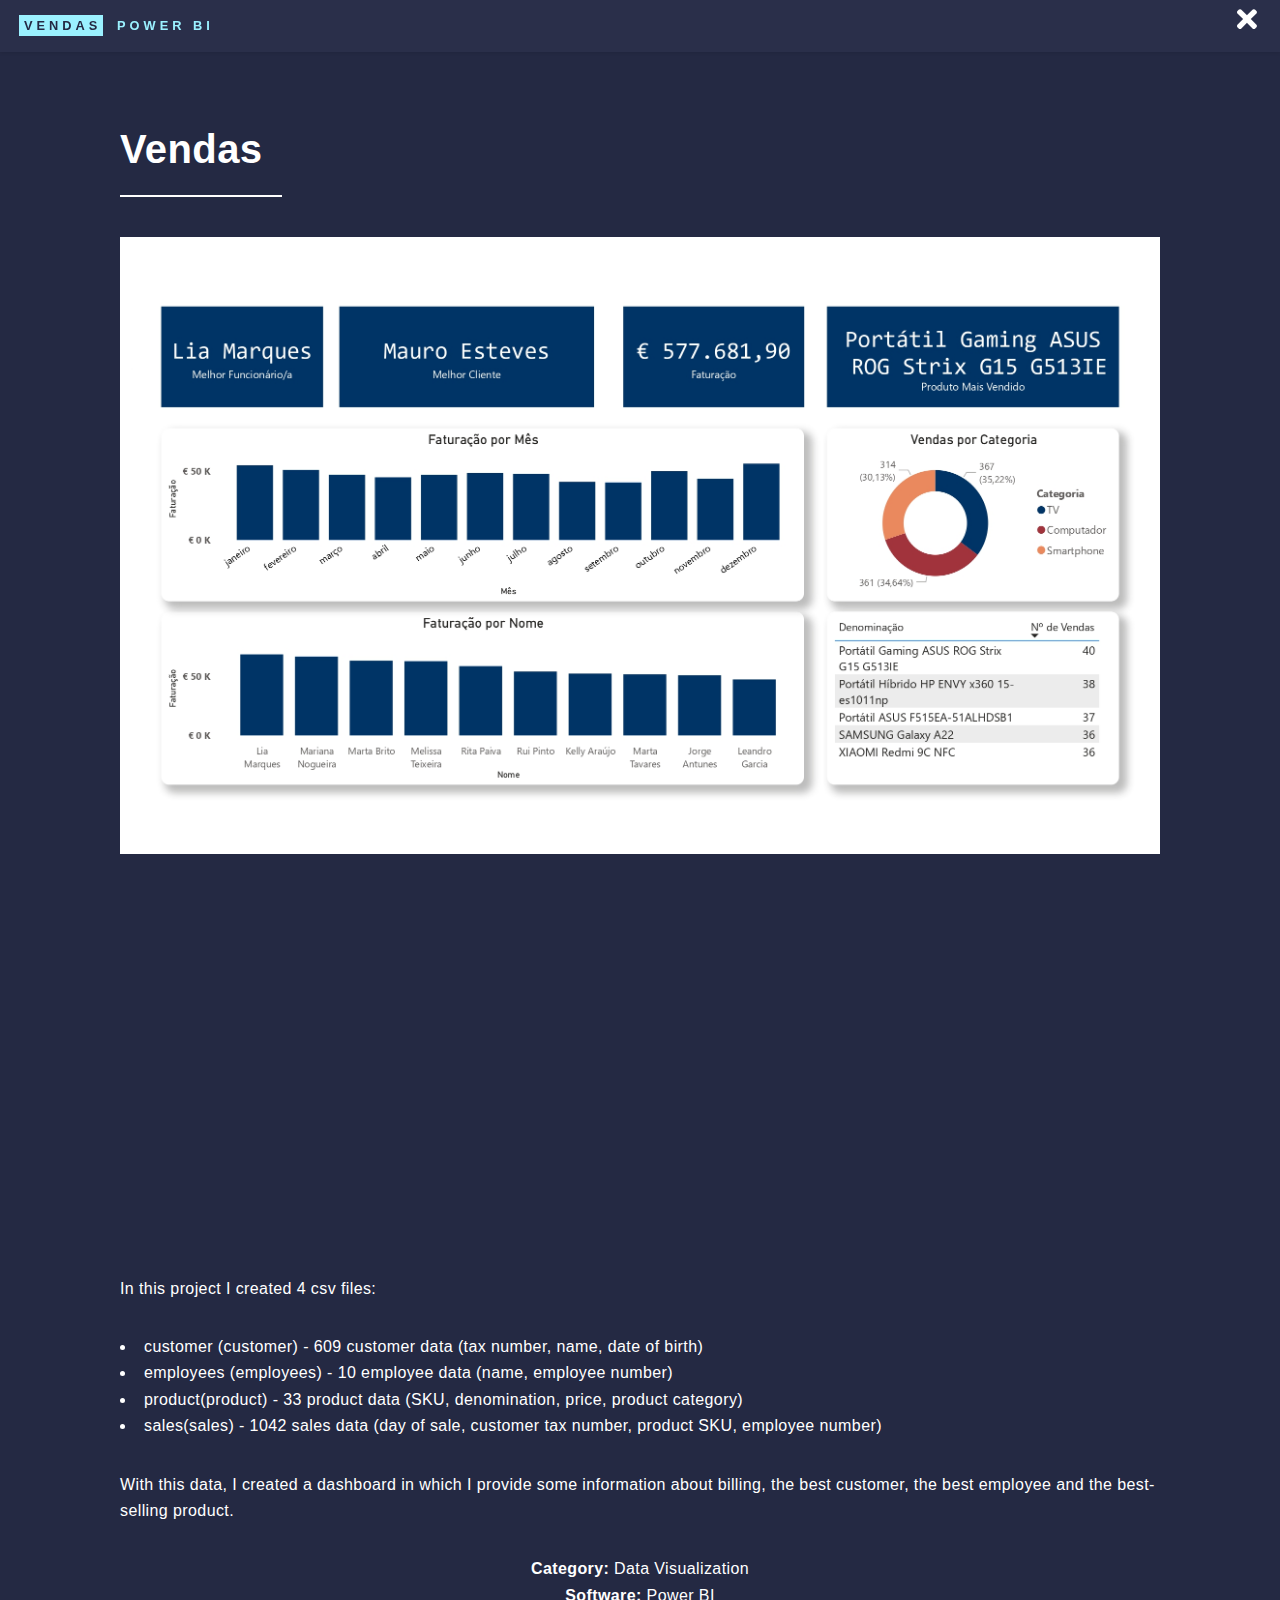
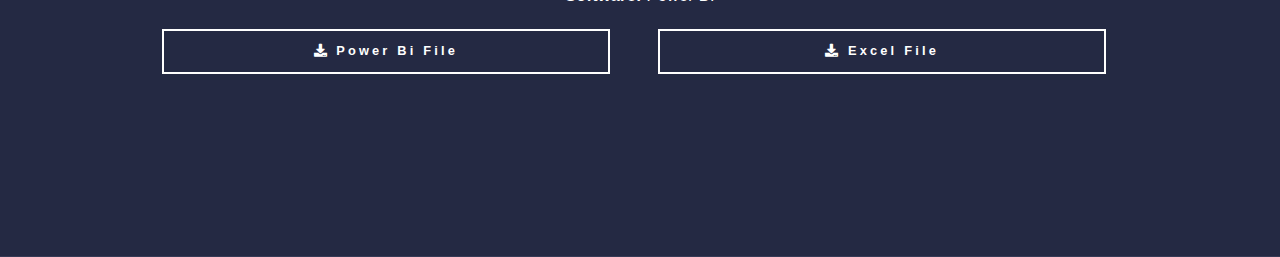
==== commit 301aecd8: "Update sales.html" ====
--- a/sales.html
+++ b/sales.html
@@ -27,6 +27,7 @@
                     <header class="major">
                         <h1>Vendas</h1>
                     </header><span class="image main"><img src="assets/img/portfolio/sales_portfolio.jpg"></span>
+                    <iframe title="desafio" width="600" height="373.5" src="https://app.powerbi.com/view?r=eyJrIjoiOWQzN2MyMjUtZjE0ZC00M2FjLTllMTgtNmE2NDYzNTM5Yzk3IiwidCI6ImQxOWRhNmMyLTBmZjItNDkxMy1iMWQ4LTcwNDcxMGQxMWIzZiIsImMiOjl9" frameborder="0" allowFullScreen="true"></iframe>
                     <p>In this project I created 4 csv files:<br></p>
                     <ul>
                         <li>customer (customer) - 609 customer data (tax number, name, date of birth)</li>
@@ -55,4 +56,4 @@
     <script src="assets/js/util.js"></script>
 </body>
 
-</html>+</html>
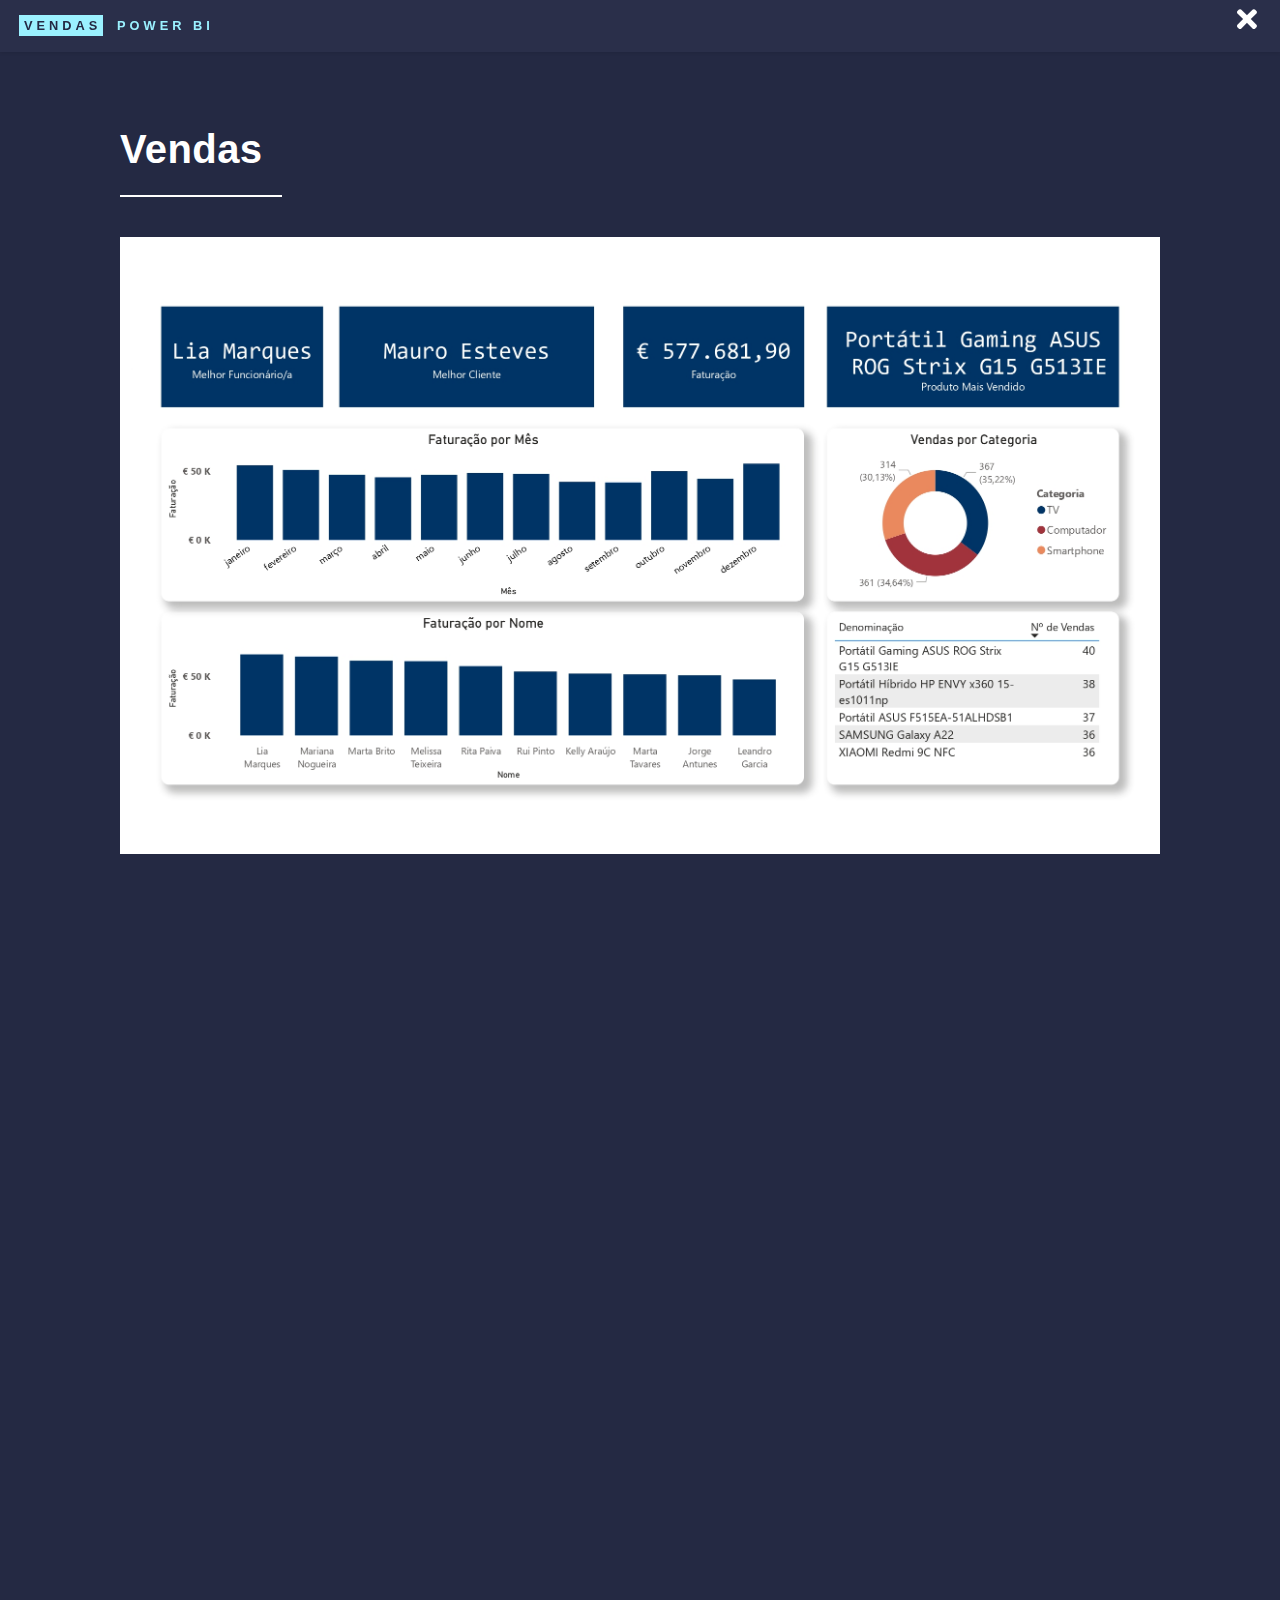
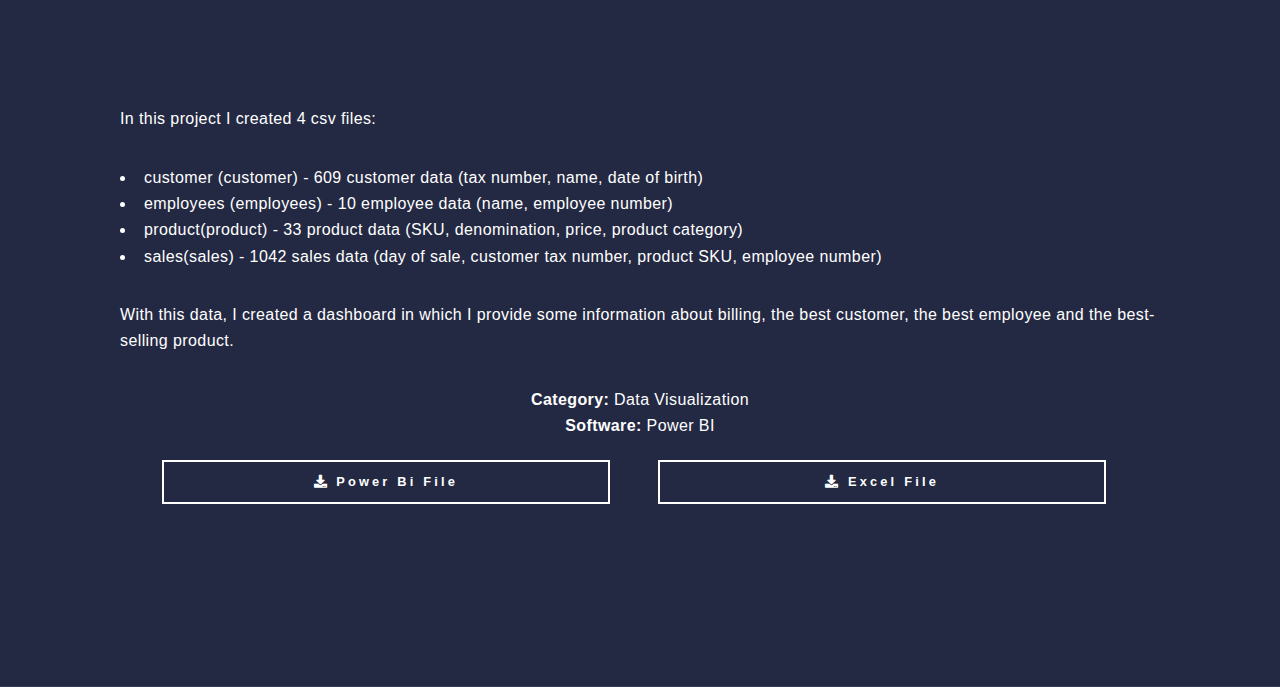
==== commit 21d1abc6: "Update sales.html" ====
--- a/sales.html
+++ b/sales.html
@@ -27,8 +27,7 @@
                     <header class="major">
                         <h1>Vendas</h1>
                     </header><span class="image main"><img src="assets/img/portfolio/sales_portfolio.jpg"></span>
-                    <iframe title="desafio" width="600" height="373.5" src="https://app.powerbi.com/view?r=eyJrIjoiOWQzN2MyMjUtZjE0ZC00M2FjLTllMTgtNmE2NDYzNTM5Yzk3IiwidCI6ImQxOWRhNmMyLTBmZjItNDkxMy1iMWQ4LTcwNDcxMGQxMWIzZiIsImMiOjl9" frameborder="0" allowFullScreen="true"></iframe>
-                    <p>In this project I created 4 csv files:<br></p>
+                   <iframe title="desafio" width="1024" height="804" src="https://app.powerbi.com/view?r=eyJrIjoiOWQzN2MyMjUtZjE0ZC00M2FjLTllMTgtNmE2NDYzNTM5Yzk3IiwidCI6ImQxOWRhNmMyLTBmZjItNDkxMy1iMWQ4LTcwNDcxMGQxMWIzZiIsImMiOjl9" frameborder="0" allowFullScreen="true"></iframe> <p>In this project I created 4 csv files:<br></p>
                     <ul>
                         <li>customer (customer) - 609 customer data (tax number, name, date of birth)</li>
                         <li>employees (employees) - 10 employee data (name, employee number)</li>
